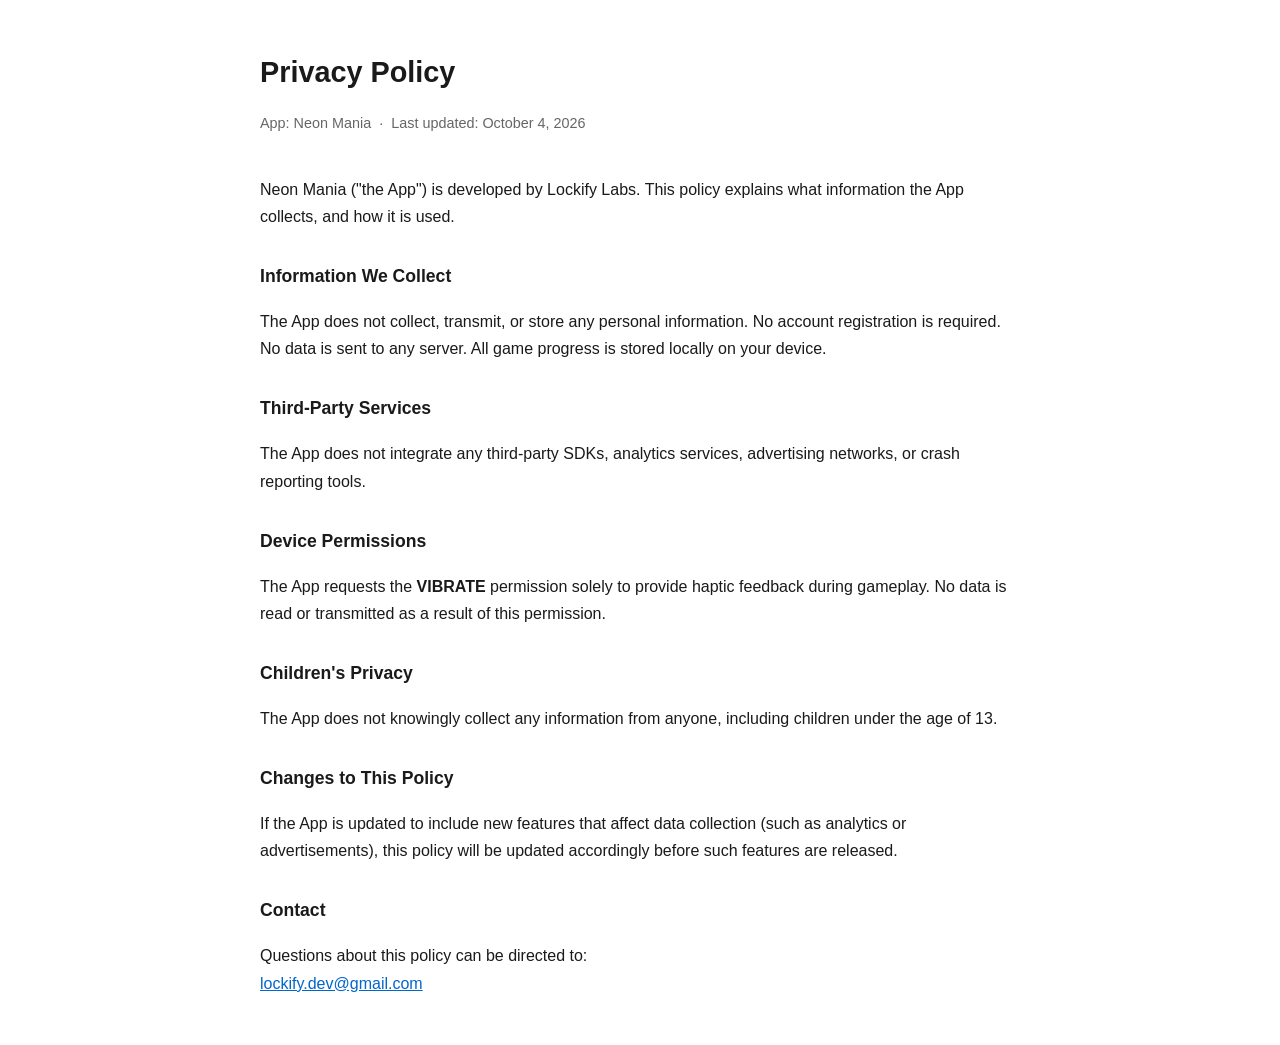
==== index.html @ 5663c4e2 "Privacy policy added" ====
<!DOCTYPE html>
<html lang="en">
<head>
  <meta charset="UTF-8" />
  <meta name="viewport" content="width=device-width, initial-scale=1.0" />
  <title>Neon Mania – Privacy Policy</title>
  <style>
    body {
      font-family: -apple-system, BlinkMacSystemFont, "Segoe UI", Roboto, sans-serif;
      max-width: 760px;
      margin: 48px auto;
      padding: 0 24px;
      color: #1a1a1a;
      line-height: 1.7;
    }
    h1 { font-size: 1.8rem; margin-bottom: 4px; }
    h2 { font-size: 1.1rem; margin-top: 32px; }
    .meta { color: #666; font-size: 0.9rem; margin-bottom: 40px; }
    a { color: #0066cc; }
  </style>
</head>
<body>
  <h1>Privacy Policy</h1>
  <p class="meta">App: Neon Mania &nbsp;·&nbsp; Last updated: October 4, 2026</p>

  <p>
    Neon Mania ("the App") is developed by Lockify Labs. This policy explains
    what information the App collects, and how it is used.
  </p>

  <h2>Information We Collect</h2>
  <p>
    The App does not collect, transmit, or store any personal information.
    No account registration is required. No data is sent to any server.
    All game progress is stored locally on your device.
  </p>

  <h2>Third-Party Services</h2>
  <p>
    The App does not integrate any third-party SDKs, analytics services,
    advertising networks, or crash reporting tools.
  </p>

  <h2>Device Permissions</h2>
  <p>
    The App requests the <strong>VIBRATE</strong> permission solely to provide
    haptic feedback during gameplay. No data is read or transmitted as a result
    of this permission.
  </p>

  <h2>Children's Privacy</h2>
  <p>
    The App does not knowingly collect any information from anyone, including
    children under the age of 13.
  </p>

  <h2>Changes to This Policy</h2>
  <p>
    If the App is updated to include new features that affect data collection
    (such as analytics or advertisements), this policy will be updated
    accordingly before such features are released.
  </p>

  <h2>Contact</h2>
  <p>
    Questions about this policy can be directed to:<br />
    <a href="mailto:lockify.dev@gmail.com">lockify.dev@gmail.com</a>
  </p>
</body>
</html>
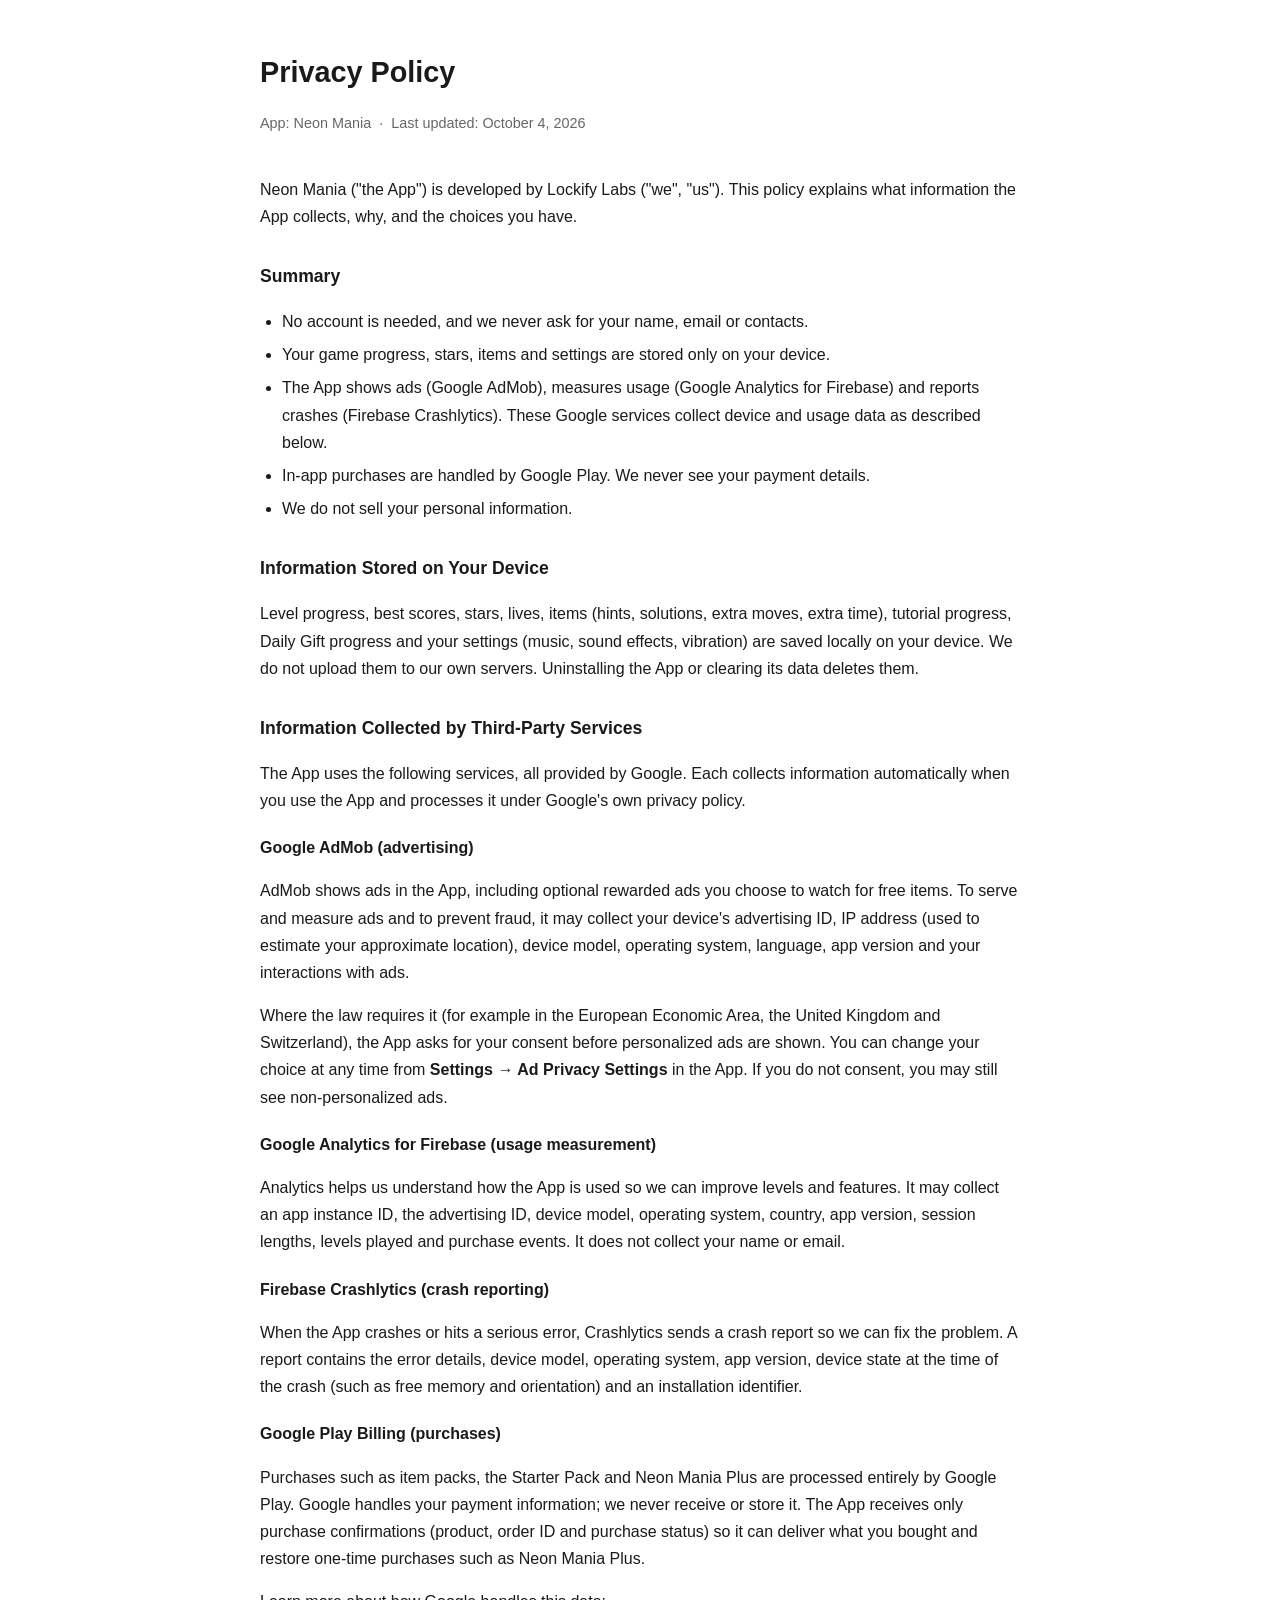
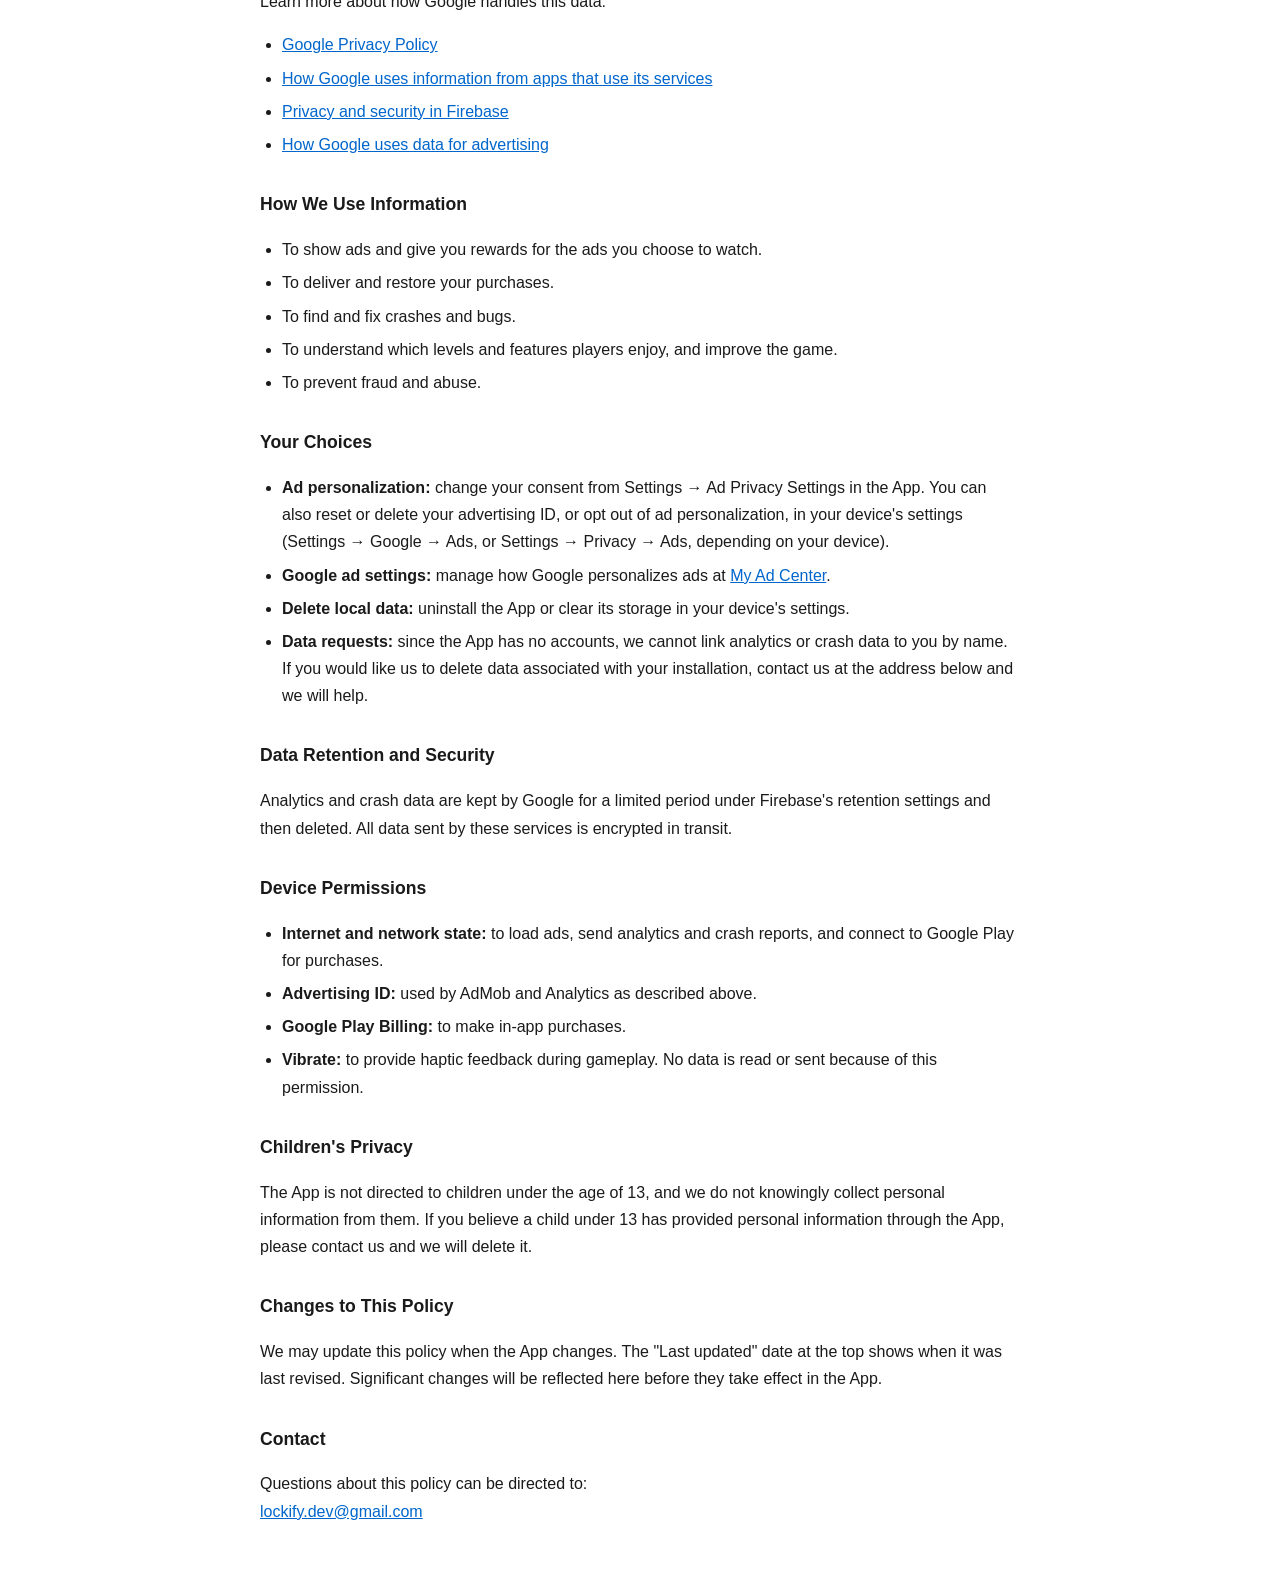
==== commit 949311e0: "Policy update" ====
--- a/index.html
+++ b/index.html
@@ -15,8 +15,11 @@
     }
     h1 { font-size: 1.8rem; margin-bottom: 4px; }
     h2 { font-size: 1.1rem; margin-top: 32px; }
+    h3 { font-size: 1rem; margin-top: 20px; margin-bottom: 4px; }
     .meta { color: #666; font-size: 0.9rem; margin-bottom: 40px; }
     a { color: #0066cc; }
+    ul { padding-left: 22px; }
+    li { margin-bottom: 6px; }
   </style>
 </head>
 <body>
@@ -24,41 +27,141 @@
   <p class="meta">App: Neon Mania &nbsp;·&nbsp; Last updated: October 4, 2026</p>
 
   <p>
-    Neon Mania ("the App") is developed by Lockify Labs. This policy explains
-    what information the App collects, and how it is used.
+    Neon Mania ("the App") is developed by Lockify Labs ("we", "us"). This policy
+    explains what information the App collects, why, and the choices you have.
   </p>
 
-  <h2>Information We Collect</h2>
+  <h2>Summary</h2>
+  <ul>
+    <li>No account is needed, and we never ask for your name, email or contacts.</li>
+    <li>Your game progress, stars, items and settings are stored only on your device.</li>
+    <li>The App shows ads (Google AdMob), measures usage (Google Analytics for Firebase)
+      and reports crashes (Firebase Crashlytics). These Google services collect
+      device and usage data as described below.</li>
+    <li>In-app purchases are handled by Google Play. We never see your payment details.</li>
+    <li>We do not sell your personal information.</li>
+  </ul>
+
+  <h2>Information Stored on Your Device</h2>
   <p>
-    The App does not collect, transmit, or store any personal information.
-    No account registration is required. No data is sent to any server.
-    All game progress is stored locally on your device.
+    Level progress, best scores, stars, lives, items (hints, solutions, extra moves,
+    extra time), tutorial progress, Daily Gift progress and your settings (music,
+    sound effects, vibration) are saved locally on your device. We do not upload them
+    to our own servers. Uninstalling the App or clearing its data deletes them.
   </p>
 
-  <h2>Third-Party Services</h2>
+  <h2>Information Collected by Third-Party Services</h2>
   <p>
-    The App does not integrate any third-party SDKs, analytics services,
-    advertising networks, or crash reporting tools.
+    The App uses the following services, all provided by Google. Each collects
+    information automatically when you use the App and processes it under Google's
+    own privacy policy.
+  </p>
+
+  <h3>Google AdMob (advertising)</h3>
+  <p>
+    AdMob shows ads in the App, including optional rewarded ads you choose to watch
+    for free items. To serve and measure ads and to prevent fraud, it may collect
+    your device's advertising ID, IP address (used to estimate your approximate
+    location), device model, operating system, language, app version and your
+    interactions with ads.
+  </p>
+  <p>
+    Where the law requires it (for example in the European Economic Area, the United
+    Kingdom and Switzerland), the App asks for your consent before personalized ads
+    are shown. You can change your choice at any time from
+    <strong>Settings → Ad Privacy Settings</strong> in the App. If you do not consent,
+    you may still see non-personalized ads.
+  </p>
+
+  <h3>Google Analytics for Firebase (usage measurement)</h3>
+  <p>
+    Analytics helps us understand how the App is used so we can improve levels and
+    features. It may collect an app instance ID, the advertising ID, device model,
+    operating system, country, app version, session lengths, levels played and
+    purchase events. It does not collect your name or email.
+  </p>
+
+  <h3>Firebase Crashlytics (crash reporting)</h3>
+  <p>
+    When the App crashes or hits a serious error, Crashlytics sends a crash report so
+    we can fix the problem. A report contains the error details, device model,
+    operating system, app version, device state at the time of the crash (such as
+    free memory and orientation) and an installation identifier.
+  </p>
+
+  <h3>Google Play Billing (purchases)</h3>
+  <p>
+    Purchases such as item packs, the Starter Pack and Neon Mania Plus are processed
+    entirely by Google Play. Google handles your payment information; we never
+    receive or store it. The App receives only purchase confirmations (product,
+    order ID and purchase status) so it can deliver what you bought and restore
+    one-time purchases such as Neon Mania Plus.
+  </p>
+
+  <p>Learn more about how Google handles this data:</p>
+  <ul>
+    <li><a href="https://policies.google.com/privacy">Google Privacy Policy</a></li>
+    <li><a href="https://policies.google.com/technologies/partner-sites">How Google uses information from apps that use its services</a></li>
+    <li><a href="https://firebase.google.com/support/privacy">Privacy and security in Firebase</a></li>
+    <li><a href="https://policies.google.com/technologies/ads">How Google uses data for advertising</a></li>
+  </ul>
+
+  <h2>How We Use Information</h2>
+  <ul>
+    <li>To show ads and give you rewards for the ads you choose to watch.</li>
+    <li>To deliver and restore your purchases.</li>
+    <li>To find and fix crashes and bugs.</li>
+    <li>To understand which levels and features players enjoy, and improve the game.</li>
+    <li>To prevent fraud and abuse.</li>
+  </ul>
+
+  <h2>Your Choices</h2>
+  <ul>
+    <li><strong>Ad personalization:</strong> change your consent from Settings → Ad
+      Privacy Settings in the App. You can also reset or delete your advertising ID,
+      or opt out of ad personalization, in your device's settings (Settings → Google
+      → Ads, or Settings → Privacy → Ads, depending on your device).</li>
+    <li><strong>Google ad settings:</strong> manage how Google personalizes ads at
+      <a href="https://myadcenter.google.com">My Ad Center</a>.</li>
+    <li><strong>Delete local data:</strong> uninstall the App or clear its storage in
+      your device's settings.</li>
+    <li><strong>Data requests:</strong> since the App has no accounts, we cannot link
+      analytics or crash data to you by name. If you would like us to delete data
+      associated with your installation, contact us at the address below and we
+      will help.</li>
+  </ul>
+
+  <h2>Data Retention and Security</h2>
+  <p>
+    Analytics and crash data are kept by Google for a limited period under Firebase's
+    retention settings and then deleted. All data sent by these services is encrypted
+    in transit.
   </p>
 
   <h2>Device Permissions</h2>
-  <p>
-    The App requests the <strong>VIBRATE</strong> permission solely to provide
-    haptic feedback during gameplay. No data is read or transmitted as a result
-    of this permission.
-  </p>
+  <ul>
+    <li><strong>Internet and network state:</strong> to load ads, send analytics and
+      crash reports, and connect to Google Play for purchases.</li>
+    <li><strong>Advertising ID:</strong> used by AdMob and Analytics as described
+      above.</li>
+    <li><strong>Google Play Billing:</strong> to make in-app purchases.</li>
+    <li><strong>Vibrate:</strong> to provide haptic feedback during gameplay. No data
+      is read or sent because of this permission.</li>
+  </ul>
 
   <h2>Children's Privacy</h2>
   <p>
-    The App does not knowingly collect any information from anyone, including
-    children under the age of 13.
+    The App is not directed to children under the age of 13, and we do not knowingly
+    collect personal information from them. If you believe a child under 13 has
+    provided personal information through the App, please contact us and we will
+    delete it.
   </p>
 
   <h2>Changes to This Policy</h2>
   <p>
-    If the App is updated to include new features that affect data collection
-    (such as analytics or advertisements), this policy will be updated
-    accordingly before such features are released.
+    We may update this policy when the App changes. The "Last updated" date at the
+    top shows when it was last revised. Significant changes will be reflected here
+    before they take effect in the App.
   </p>
 
   <h2>Contact</h2>
@@ -67,4 +170,4 @@
     <a href="mailto:lockify.dev@gmail.com">lockify.dev@gmail.com</a>
   </p>
 </body>
-</html>+</html>
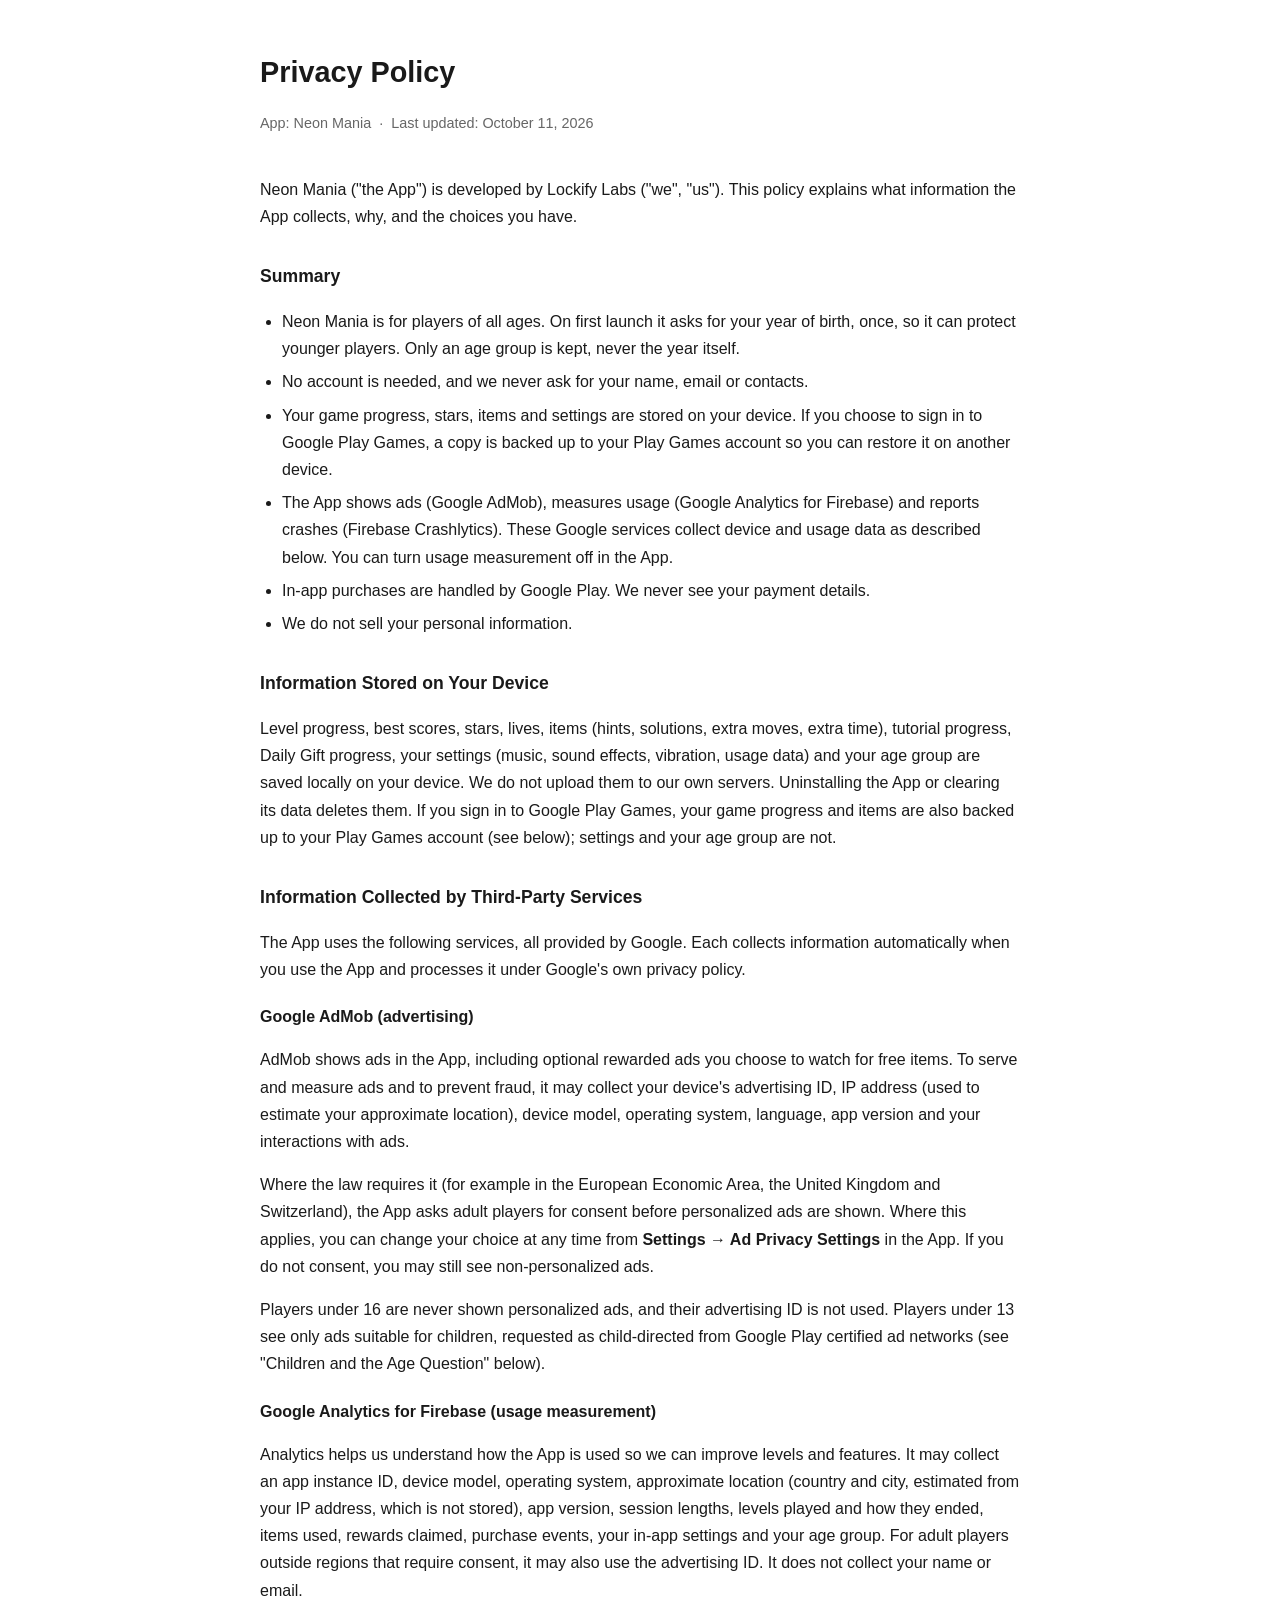
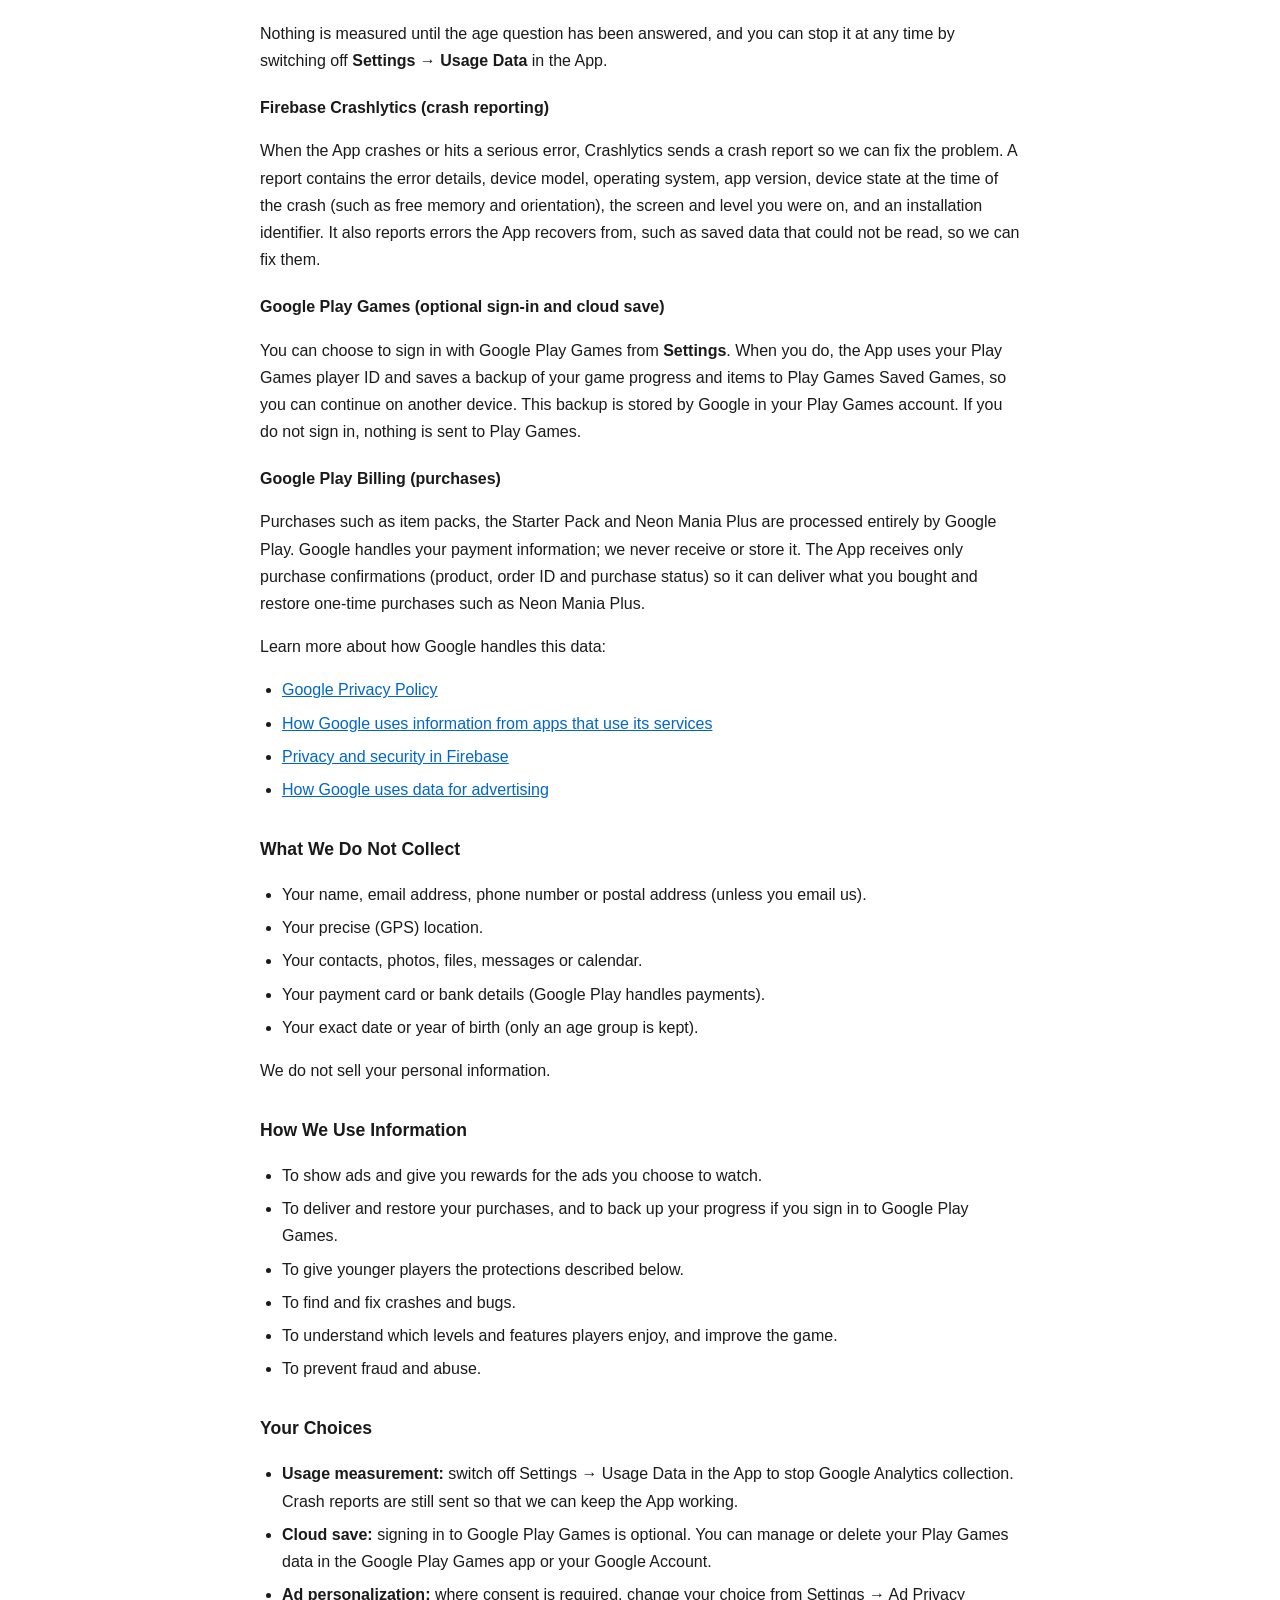
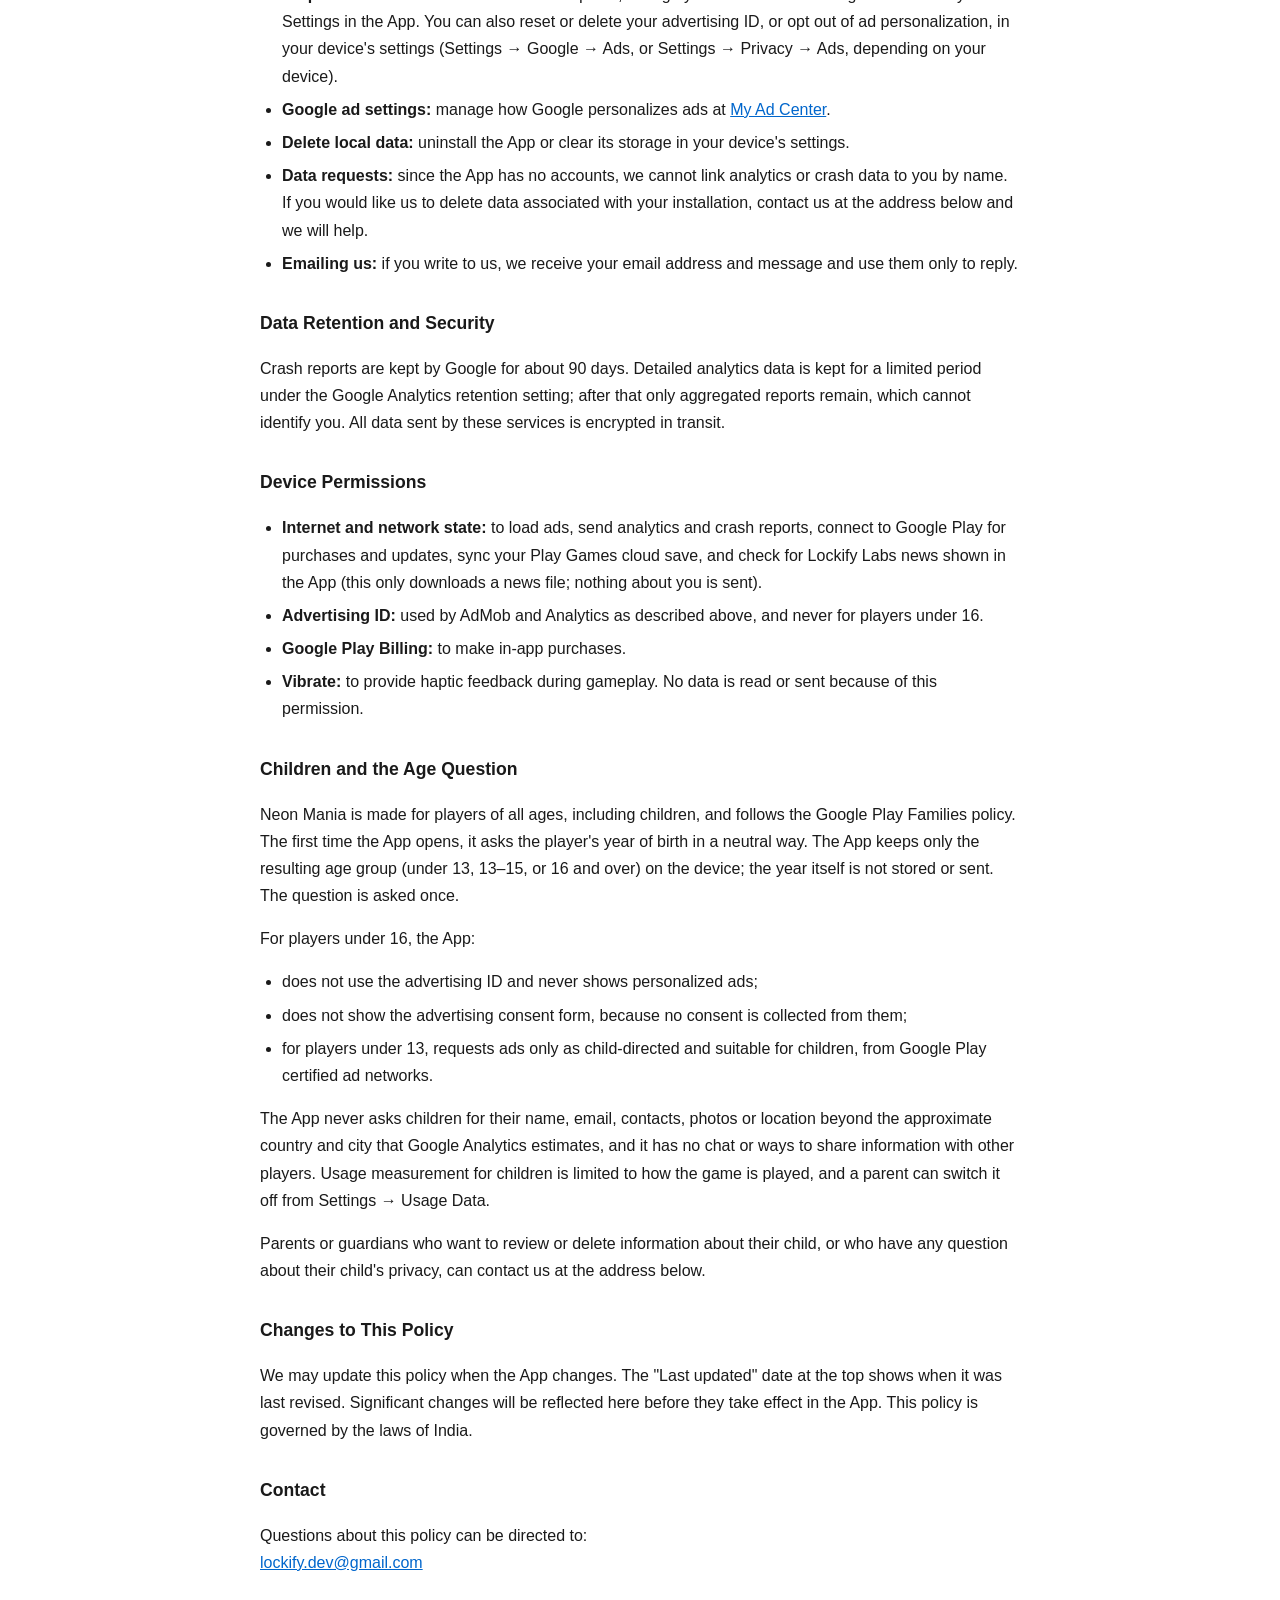
==== commit 9a7cb423: "Privacy Policy updated" ====
--- a/index.html
+++ b/index.html
@@ -24,7 +24,7 @@
 </head>
 <body>
   <h1>Privacy Policy</h1>
-  <p class="meta">App: Neon Mania &nbsp;·&nbsp; Last updated: October 4, 2026</p>
+  <p class="meta">App: Neon Mania &nbsp;·&nbsp; Last updated: October 11, 2026</p>
 
   <p>
     Neon Mania ("the App") is developed by Lockify Labs ("we", "us"). This policy
@@ -33,11 +33,17 @@
 
   <h2>Summary</h2>
   <ul>
+    <li>Neon Mania is for players of all ages. On first launch it asks for your year of
+      birth, once, so it can protect younger players. Only an age group is kept, never
+      the year itself.</li>
     <li>No account is needed, and we never ask for your name, email or contacts.</li>
-    <li>Your game progress, stars, items and settings are stored only on your device.</li>
+    <li>Your game progress, stars, items and settings are stored on your device. If you
+      choose to sign in to Google Play Games, a copy is backed up to your Play Games
+      account so you can restore it on another device.</li>
     <li>The App shows ads (Google AdMob), measures usage (Google Analytics for Firebase)
       and reports crashes (Firebase Crashlytics). These Google services collect
-      device and usage data as described below.</li>
+      device and usage data as described below. You can turn usage measurement off
+      in the App.</li>
     <li>In-app purchases are handled by Google Play. We never see your payment details.</li>
     <li>We do not sell your personal information.</li>
   </ul>
@@ -45,9 +51,12 @@
   <h2>Information Stored on Your Device</h2>
   <p>
     Level progress, best scores, stars, lives, items (hints, solutions, extra moves,
-    extra time), tutorial progress, Daily Gift progress and your settings (music,
-    sound effects, vibration) are saved locally on your device. We do not upload them
-    to our own servers. Uninstalling the App or clearing its data deletes them.
+    extra time), tutorial progress, Daily Gift progress, your settings (music, sound
+    effects, vibration, usage data) and your age group are saved locally on your
+    device. We do not upload them to our own servers. Uninstalling the App or clearing
+    its data deletes them. If you sign in to Google Play Games, your game progress and
+    items are also backed up to your Play Games account (see below); settings and your
+    age group are not.
   </p>
 
   <h2>Information Collected by Third-Party Services</h2>
@@ -67,18 +76,31 @@
   </p>
   <p>
     Where the law requires it (for example in the European Economic Area, the United
-    Kingdom and Switzerland), the App asks for your consent before personalized ads
-    are shown. You can change your choice at any time from
-    <strong>Settings → Ad Privacy Settings</strong> in the App. If you do not consent,
-    you may still see non-personalized ads.
+    Kingdom and Switzerland), the App asks adult players for consent before
+    personalized ads are shown. Where this applies, you can change your choice at any
+    time from <strong>Settings → Ad Privacy Settings</strong> in the App. If you do not
+    consent, you may still see non-personalized ads.
+  </p>
+  <p>
+    Players under 16 are never shown personalized ads, and their advertising ID is not
+    used. Players under 13 see only ads suitable for children, requested as
+    child-directed from Google Play certified ad networks (see "Children and the Age
+    Question" below).
   </p>
 
   <h3>Google Analytics for Firebase (usage measurement)</h3>
   <p>
     Analytics helps us understand how the App is used so we can improve levels and
-    features. It may collect an app instance ID, the advertising ID, device model,
-    operating system, country, app version, session lengths, levels played and
-    purchase events. It does not collect your name or email.
+    features. It may collect an app instance ID, device model, operating system,
+    approximate location (country and city, estimated from your IP address, which is
+    not stored), app version, session lengths, levels played and how they ended, items
+    used, rewards claimed, purchase events, your in-app settings and your age group.
+    For adult players outside regions that require consent, it may also use the
+    advertising ID. It does not collect your name or email.
+  </p>
+  <p>
+    Nothing is measured until the age question has been answered, and you can stop it
+    at any time by switching off <strong>Settings → Usage Data</strong> in the App.
   </p>
 
   <h3>Firebase Crashlytics (crash reporting)</h3>
@@ -86,7 +108,18 @@
     When the App crashes or hits a serious error, Crashlytics sends a crash report so
     we can fix the problem. A report contains the error details, device model,
     operating system, app version, device state at the time of the crash (such as
-    free memory and orientation) and an installation identifier.
+    free memory and orientation), the screen and level you were on, and an installation
+    identifier. It also reports errors the App recovers from, such as saved data that
+    could not be read, so we can fix them.
+  </p>
+
+  <h3>Google Play Games (optional sign-in and cloud save)</h3>
+  <p>
+    You can choose to sign in with Google Play Games from <strong>Settings</strong>.
+    When you do, the App uses your Play Games player ID and saves a backup of your game
+    progress and items to Play Games Saved Games, so you can continue on another device.
+    This backup is stored by Google in your Play Games account. If you do not sign in,
+    nothing is sent to Play Games.
   </p>
 
   <h3>Google Play Billing (purchases)</h3>
@@ -106,10 +139,22 @@
     <li><a href="https://policies.google.com/technologies/ads">How Google uses data for advertising</a></li>
   </ul>
 
+  <h2>What We Do Not Collect</h2>
+  <ul>
+    <li>Your name, email address, phone number or postal address (unless you email us).</li>
+    <li>Your precise (GPS) location.</li>
+    <li>Your contacts, photos, files, messages or calendar.</li>
+    <li>Your payment card or bank details (Google Play handles payments).</li>
+    <li>Your exact date or year of birth (only an age group is kept).</li>
+  </ul>
+  <p>We do not sell your personal information.</p>
+
   <h2>How We Use Information</h2>
   <ul>
     <li>To show ads and give you rewards for the ads you choose to watch.</li>
-    <li>To deliver and restore your purchases.</li>
+    <li>To deliver and restore your purchases, and to back up your progress if you sign
+      in to Google Play Games.</li>
+    <li>To give younger players the protections described below.</li>
     <li>To find and fix crashes and bugs.</li>
     <li>To understand which levels and features players enjoy, and improve the game.</li>
     <li>To prevent fraud and abuse.</li>
@@ -117,8 +162,14 @@
 
   <h2>Your Choices</h2>
   <ul>
-    <li><strong>Ad personalization:</strong> change your consent from Settings → Ad
-      Privacy Settings in the App. You can also reset or delete your advertising ID,
+    <li><strong>Usage measurement:</strong> switch off Settings → Usage Data in the App
+      to stop Google Analytics collection. Crash reports are still sent so that we can
+      keep the App working.</li>
+    <li><strong>Cloud save:</strong> signing in to Google Play Games is optional. You can
+      manage or delete your Play Games data in the Google Play Games app or your Google
+      Account.</li>
+    <li><strong>Ad personalization:</strong> where consent is required, change your
+      choice from Settings → Ad Privacy Settings in the App. You can also reset or delete your advertising ID,
       or opt out of ad personalization, in your device's settings (Settings → Google
       → Ads, or Settings → Privacy → Ads, depending on your device).</li>
     <li><strong>Google ad settings:</strong> manage how Google personalizes ads at
@@ -129,39 +180,65 @@
       analytics or crash data to you by name. If you would like us to delete data
       associated with your installation, contact us at the address below and we
       will help.</li>
+    <li><strong>Emailing us:</strong> if you write to us, we receive your email address
+      and message and use them only to reply.</li>
   </ul>
 
   <h2>Data Retention and Security</h2>
   <p>
-    Analytics and crash data are kept by Google for a limited period under Firebase's
-    retention settings and then deleted. All data sent by these services is encrypted
-    in transit.
+    Crash reports are kept by Google for about 90 days. Detailed analytics data is kept
+    for a limited period under the Google Analytics retention setting; after that only
+    aggregated reports remain, which cannot identify you. All data sent by these
+    services is encrypted in transit.
   </p>
 
   <h2>Device Permissions</h2>
   <ul>
     <li><strong>Internet and network state:</strong> to load ads, send analytics and
-      crash reports, and connect to Google Play for purchases.</li>
+      crash reports, connect to Google Play for purchases and updates, sync your Play
+      Games cloud save, and check for Lockify Labs news shown in the App (this only
+      downloads a news file; nothing about you is sent).</li>
     <li><strong>Advertising ID:</strong> used by AdMob and Analytics as described
-      above.</li>
+      above, and never for players under 16.</li>
     <li><strong>Google Play Billing:</strong> to make in-app purchases.</li>
     <li><strong>Vibrate:</strong> to provide haptic feedback during gameplay. No data
       is read or sent because of this permission.</li>
   </ul>
 
-  <h2>Children's Privacy</h2>
-  <p>
-    The App is not directed to children under the age of 13, and we do not knowingly
-    collect personal information from them. If you believe a child under 13 has
-    provided personal information through the App, please contact us and we will
-    delete it.
+  <h2>Children and the Age Question</h2>
+  <p>
+    Neon Mania is made for players of all ages, including children, and follows the
+    Google Play Families policy. The first time the App opens, it asks the player's year
+    of birth in a neutral way. The App keeps only the resulting age group (under 13,
+    13–15, or 16 and over) on the device; the year itself is not stored or sent. The
+    question is asked once.
+  </p>
+  <p>For players under 16, the App:</p>
+  <ul>
+    <li>does not use the advertising ID and never shows personalized ads;</li>
+    <li>does not show the advertising consent form, because no consent is collected
+      from them;</li>
+    <li>for players under 13, requests ads only as child-directed and suitable for
+      children, from Google Play certified ad networks.</li>
+  </ul>
+  <p>
+    The App never asks children for their name, email, contacts, photos or location
+    beyond the approximate country and city that Google Analytics estimates, and it has
+    no chat or ways to share information with other players. Usage measurement for
+    children is limited to how the game is played, and a parent can switch it off from
+    Settings → Usage Data.
+  </p>
+  <p>
+    Parents or guardians who want to review or delete information about their child, or
+    who have any question about their child's privacy, can contact us at the address
+    below.
   </p>
 
   <h2>Changes to This Policy</h2>
   <p>
     We may update this policy when the App changes. The "Last updated" date at the
     top shows when it was last revised. Significant changes will be reflected here
-    before they take effect in the App.
+    before they take effect in the App. This policy is governed by the laws of India.
   </p>
 
   <h2>Contact</h2>
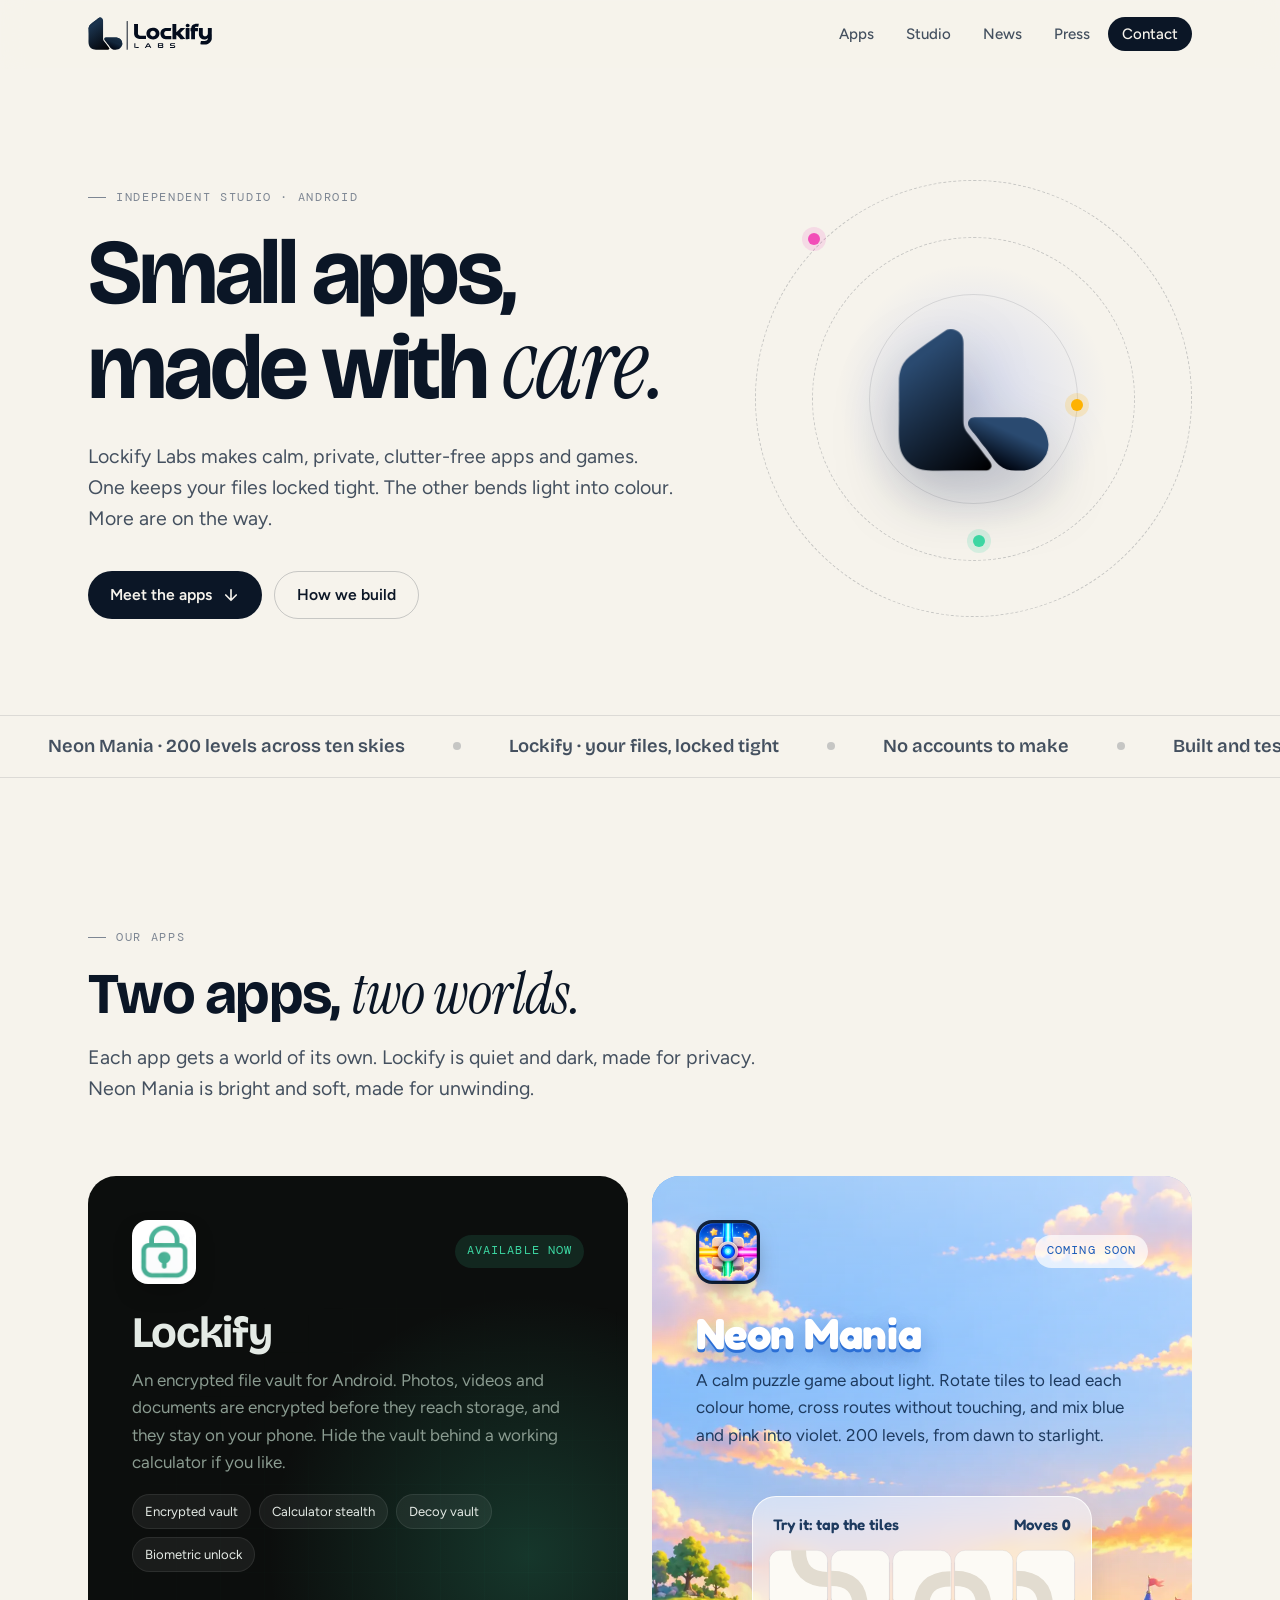
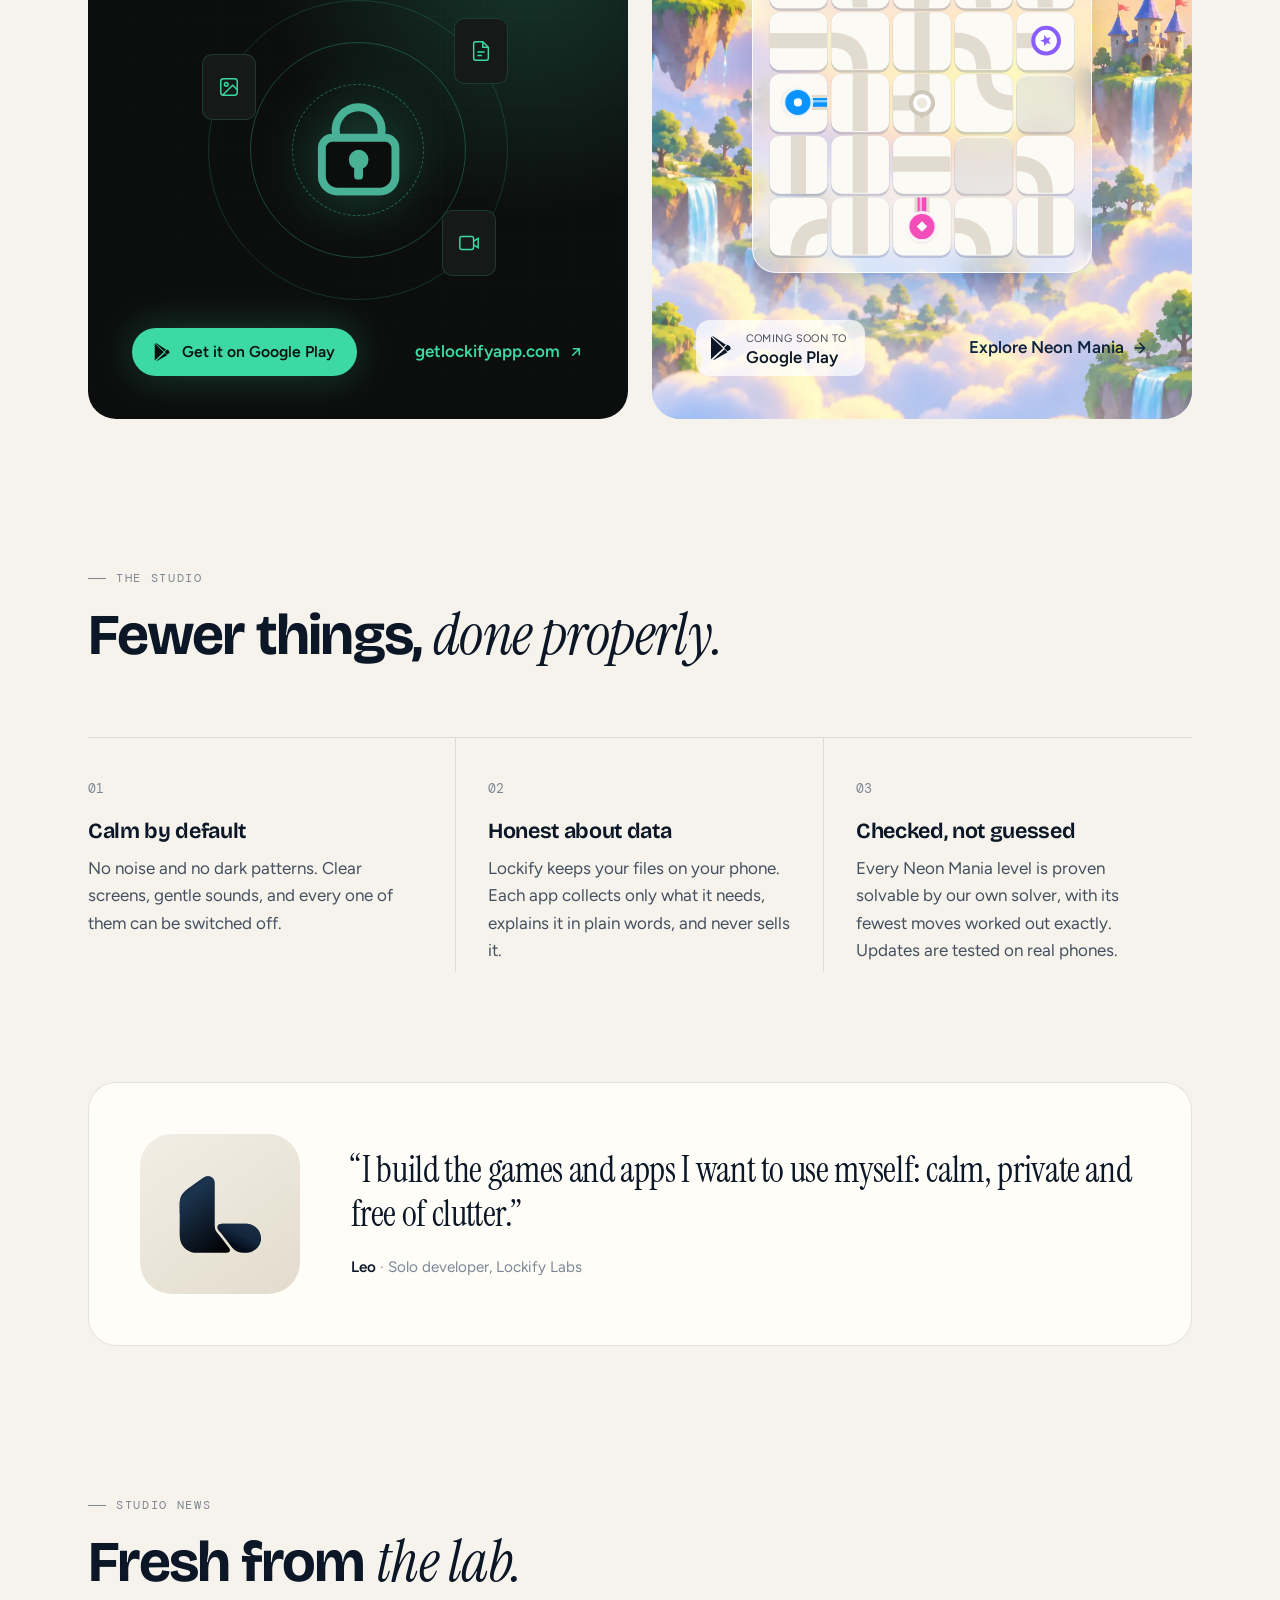
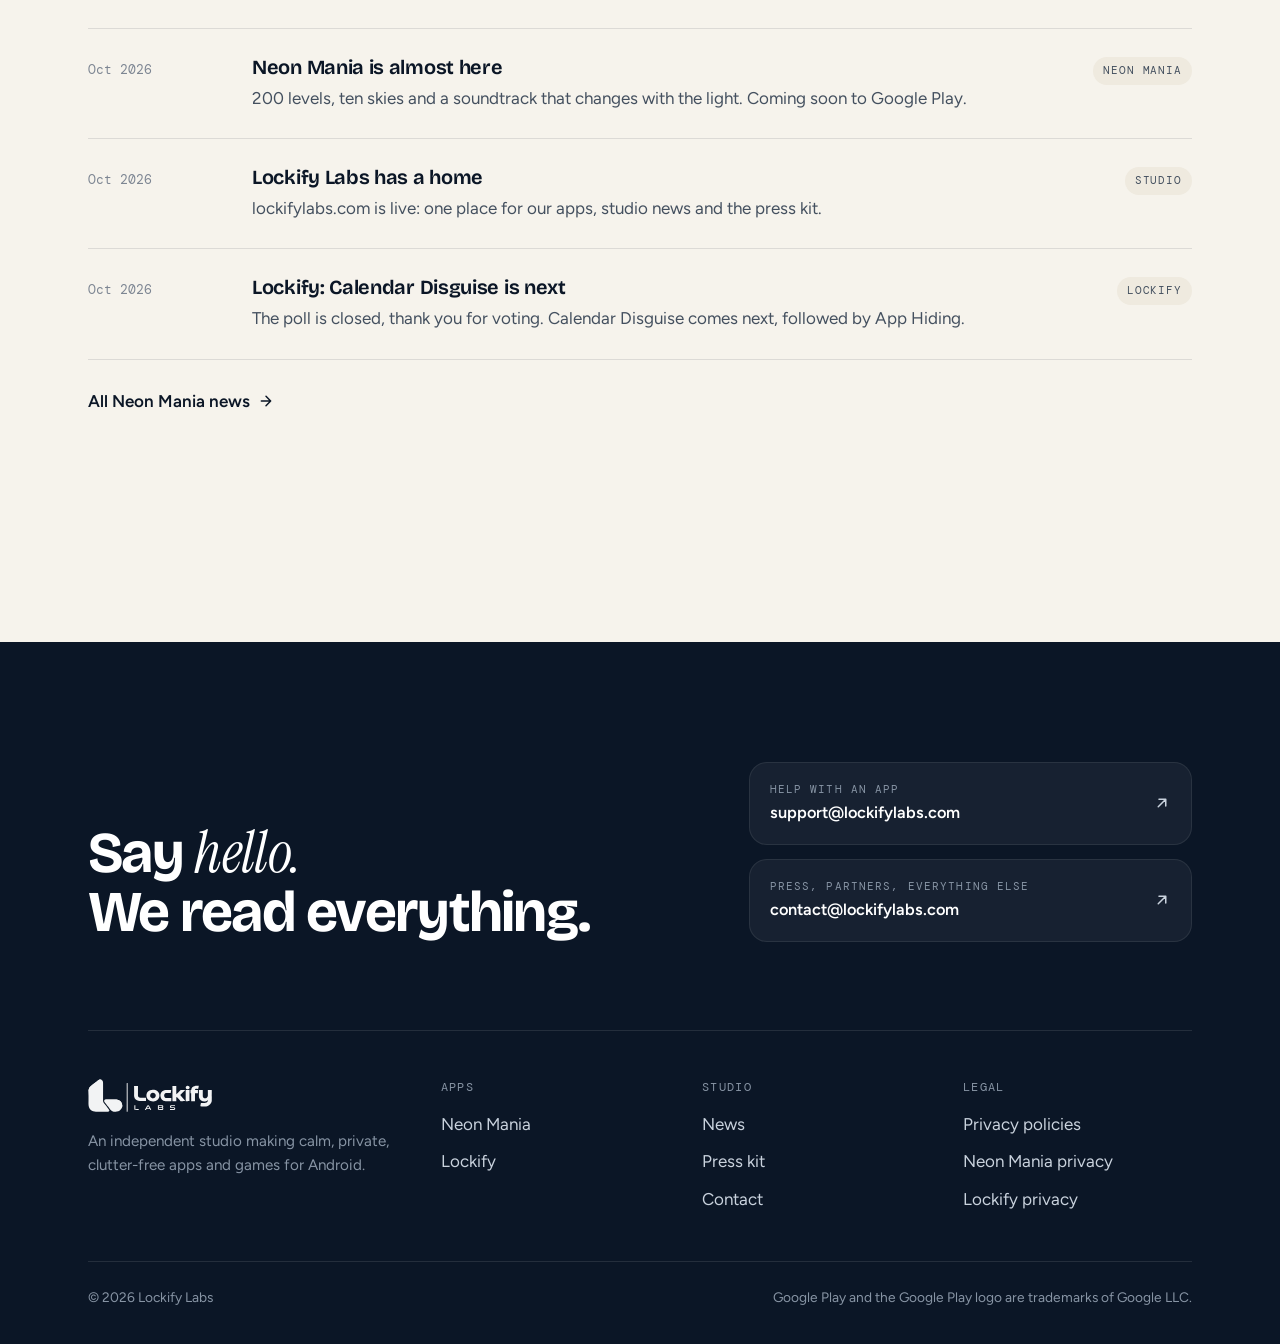
==== commit a0895715: "Website v1 added" ====
--- a/index.html
+++ b/index.html
@@ -1,250 +1,276 @@
 <!DOCTYPE html>
 <html lang="en">
 <head>
-  <meta charset="UTF-8" />
-  <meta name="viewport" content="width=device-width, initial-scale=1.0" />
-  <title>Neon Mania – Privacy Policy</title>
-  <style>
-    body {
-      font-family: -apple-system, BlinkMacSystemFont, "Segoe UI", Roboto, sans-serif;
-      max-width: 760px;
-      margin: 48px auto;
-      padding: 0 24px;
-      color: #1a1a1a;
-      line-height: 1.7;
-    }
-    h1 { font-size: 1.8rem; margin-bottom: 4px; }
-    h2 { font-size: 1.1rem; margin-top: 32px; }
-    h3 { font-size: 1rem; margin-top: 20px; margin-bottom: 4px; }
-    .meta { color: #666; font-size: 0.9rem; margin-bottom: 40px; }
-    a { color: #0066cc; }
-    ul { padding-left: 22px; }
-    li { margin-bottom: 6px; }
-  </style>
+  <meta charset="UTF-8">
+  <meta name="viewport" content="width=device-width, initial-scale=1.0">
+  <title>Lockify Labs — Small apps, made with care</title>
+  <meta name="description" content="Lockify Labs is an independent studio making calm, private, clutter-free apps and games for Android: Lockify, the encrypted vault, and Neon Mania, a colour-mixing light puzzle.">
+  <meta name="theme-color" content="#F6F3EC">
+  <link rel="canonical" href="https://lockifylabs.com/">
+  <meta property="og:type" content="website">
+  <meta property="og:site_name" content="Lockify Labs">
+  <meta property="og:title" content="Lockify Labs — Small apps, made with care">
+  <meta property="og:description" content="Calm, private, clutter-free apps and games for Android.">
+  <meta property="og:url" content="https://lockifylabs.com/">
+  <meta property="og:image" content="https://lockifylabs.com/assets/brand/lockify-labs-logo.png">
+  <link rel="icon" type="image/svg+xml" href="/assets/brand/lockify-labs-mark.svg">
+  <link rel="preconnect" href="https://fonts.googleapis.com">
+  <link rel="preconnect" href="https://fonts.gstatic.com" crossorigin>
+  <link href="https://fonts.googleapis.com/css2?family=Bricolage+Grotesque:opsz,wght@12..96,500..800&family=DM+Mono&family=Figtree:wght@400;500;600&family=Fredoka:wght@600;700&family=Instrument+Serif:ital@1&display=swap" rel="stylesheet">
+  <link rel="stylesheet" href="/assets/css/site.css">
+  <script type="application/ld+json">
+  {"@context":"https://schema.org","@type":"Organization","name":"Lockify Labs","url":"https://lockifylabs.com/","logo":"https://lockifylabs.com/assets/brand/lockify-labs-logo.png","email":"contact@lockifylabs.com"}
+  </script>
 </head>
 <body>
-  <h1>Privacy Policy</h1>
-  <p class="meta">App: Neon Mania &nbsp;·&nbsp; Last updated: October 11, 2026</p>
-
-  <p>
-    Neon Mania ("the App") is developed by Lockify Labs ("we", "us"). This policy
-    explains what information the App collects, why, and the choices you have.
-  </p>
-
-  <h2>Summary</h2>
-  <ul>
-    <li>Neon Mania is for players of all ages. On first launch it asks for your year of
-      birth, once, so it can protect younger players. Only an age group is kept, never
-      the year itself.</li>
-    <li>No account is needed, and we never ask for your name, email or contacts.</li>
-    <li>Your game progress, stars, items and settings are stored on your device. If you
-      choose to sign in to Google Play Games, a copy is backed up to your Play Games
-      account so you can restore it on another device.</li>
-    <li>The App shows ads (Google AdMob), measures usage (Google Analytics for Firebase)
-      and reports crashes (Firebase Crashlytics). These Google services collect
-      device and usage data as described below. You can turn usage measurement off
-      in the App.</li>
-    <li>In-app purchases are handled by Google Play. We never see your payment details.</li>
-    <li>We do not sell your personal information.</li>
-  </ul>
-
-  <h2>Information Stored on Your Device</h2>
-  <p>
-    Level progress, best scores, stars, lives, items (hints, solutions, extra moves,
-    extra time), tutorial progress, Daily Gift progress, your settings (music, sound
-    effects, vibration, usage data) and your age group are saved locally on your
-    device. We do not upload them to our own servers. Uninstalling the App or clearing
-    its data deletes them. If you sign in to Google Play Games, your game progress and
-    items are also backed up to your Play Games account (see below); settings and your
-    age group are not.
-  </p>
-
-  <h2>Information Collected by Third-Party Services</h2>
-  <p>
-    The App uses the following services, all provided by Google. Each collects
-    information automatically when you use the App and processes it under Google's
-    own privacy policy.
-  </p>
-
-  <h3>Google AdMob (advertising)</h3>
-  <p>
-    AdMob shows ads in the App, including optional rewarded ads you choose to watch
-    for free items. To serve and measure ads and to prevent fraud, it may collect
-    your device's advertising ID, IP address (used to estimate your approximate
-    location), device model, operating system, language, app version and your
-    interactions with ads.
-  </p>
-  <p>
-    Where the law requires it (for example in the European Economic Area, the United
-    Kingdom and Switzerland), the App asks adult players for consent before
-    personalized ads are shown. Where this applies, you can change your choice at any
-    time from <strong>Settings → Ad Privacy Settings</strong> in the App. If you do not
-    consent, you may still see non-personalized ads.
-  </p>
-  <p>
-    Players under 16 are never shown personalized ads, and their advertising ID is not
-    used. Players under 13 see only ads suitable for children, requested as
-    child-directed from Google Play certified ad networks (see "Children and the Age
-    Question" below).
-  </p>
-
-  <h3>Google Analytics for Firebase (usage measurement)</h3>
-  <p>
-    Analytics helps us understand how the App is used so we can improve levels and
-    features. It may collect an app instance ID, device model, operating system,
-    approximate location (country and city, estimated from your IP address, which is
-    not stored), app version, session lengths, levels played and how they ended, items
-    used, rewards claimed, purchase events, your in-app settings and your age group.
-    For adult players outside regions that require consent, it may also use the
-    advertising ID. It does not collect your name or email.
-  </p>
-  <p>
-    Nothing is measured until the age question has been answered, and you can stop it
-    at any time by switching off <strong>Settings → Usage Data</strong> in the App.
-  </p>
-
-  <h3>Firebase Crashlytics (crash reporting)</h3>
-  <p>
-    When the App crashes or hits a serious error, Crashlytics sends a crash report so
-    we can fix the problem. A report contains the error details, device model,
-    operating system, app version, device state at the time of the crash (such as
-    free memory and orientation), the screen and level you were on, and an installation
-    identifier. It also reports errors the App recovers from, such as saved data that
-    could not be read, so we can fix them.
-  </p>
-
-  <h3>Google Play Games (optional sign-in and cloud save)</h3>
-  <p>
-    You can choose to sign in with Google Play Games from <strong>Settings</strong>.
-    When you do, the App uses your Play Games player ID and saves a backup of your game
-    progress and items to Play Games Saved Games, so you can continue on another device.
-    This backup is stored by Google in your Play Games account. If you do not sign in,
-    nothing is sent to Play Games.
-  </p>
-
-  <h3>Google Play Billing (purchases)</h3>
-  <p>
-    Purchases such as item packs, the Starter Pack and Neon Mania Plus are processed
-    entirely by Google Play. Google handles your payment information; we never
-    receive or store it. The App receives only purchase confirmations (product,
-    order ID and purchase status) so it can deliver what you bought and restore
-    one-time purchases such as Neon Mania Plus.
-  </p>
-
-  <p>Learn more about how Google handles this data:</p>
-  <ul>
-    <li><a href="https://policies.google.com/privacy">Google Privacy Policy</a></li>
-    <li><a href="https://policies.google.com/technologies/partner-sites">How Google uses information from apps that use its services</a></li>
-    <li><a href="https://firebase.google.com/support/privacy">Privacy and security in Firebase</a></li>
-    <li><a href="https://policies.google.com/technologies/ads">How Google uses data for advertising</a></li>
-  </ul>
-
-  <h2>What We Do Not Collect</h2>
-  <ul>
-    <li>Your name, email address, phone number or postal address (unless you email us).</li>
-    <li>Your precise (GPS) location.</li>
-    <li>Your contacts, photos, files, messages or calendar.</li>
-    <li>Your payment card or bank details (Google Play handles payments).</li>
-    <li>Your exact date or year of birth (only an age group is kept).</li>
-  </ul>
-  <p>We do not sell your personal information.</p>
-
-  <h2>How We Use Information</h2>
-  <ul>
-    <li>To show ads and give you rewards for the ads you choose to watch.</li>
-    <li>To deliver and restore your purchases, and to back up your progress if you sign
-      in to Google Play Games.</li>
-    <li>To give younger players the protections described below.</li>
-    <li>To find and fix crashes and bugs.</li>
-    <li>To understand which levels and features players enjoy, and improve the game.</li>
-    <li>To prevent fraud and abuse.</li>
-  </ul>
-
-  <h2>Your Choices</h2>
-  <ul>
-    <li><strong>Usage measurement:</strong> switch off Settings → Usage Data in the App
-      to stop Google Analytics collection. Crash reports are still sent so that we can
-      keep the App working.</li>
-    <li><strong>Cloud save:</strong> signing in to Google Play Games is optional. You can
-      manage or delete your Play Games data in the Google Play Games app or your Google
-      Account.</li>
-    <li><strong>Ad personalization:</strong> where consent is required, change your
-      choice from Settings → Ad Privacy Settings in the App. You can also reset or delete your advertising ID,
-      or opt out of ad personalization, in your device's settings (Settings → Google
-      → Ads, or Settings → Privacy → Ads, depending on your device).</li>
-    <li><strong>Google ad settings:</strong> manage how Google personalizes ads at
-      <a href="https://myadcenter.google.com">My Ad Center</a>.</li>
-    <li><strong>Delete local data:</strong> uninstall the App or clear its storage in
-      your device's settings.</li>
-    <li><strong>Data requests:</strong> since the App has no accounts, we cannot link
-      analytics or crash data to you by name. If you would like us to delete data
-      associated with your installation, contact us at the address below and we
-      will help.</li>
-    <li><strong>Emailing us:</strong> if you write to us, we receive your email address
-      and message and use them only to reply.</li>
-  </ul>
-
-  <h2>Data Retention and Security</h2>
-  <p>
-    Crash reports are kept by Google for about 90 days. Detailed analytics data is kept
-    for a limited period under the Google Analytics retention setting; after that only
-    aggregated reports remain, which cannot identify you. All data sent by these
-    services is encrypted in transit.
-  </p>
-
-  <h2>Device Permissions</h2>
-  <ul>
-    <li><strong>Internet and network state:</strong> to load ads, send analytics and
-      crash reports, connect to Google Play for purchases and updates, sync your Play
-      Games cloud save, and check for Lockify Labs news shown in the App (this only
-      downloads a news file; nothing about you is sent).</li>
-    <li><strong>Advertising ID:</strong> used by AdMob and Analytics as described
-      above, and never for players under 16.</li>
-    <li><strong>Google Play Billing:</strong> to make in-app purchases.</li>
-    <li><strong>Vibrate:</strong> to provide haptic feedback during gameplay. No data
-      is read or sent because of this permission.</li>
-  </ul>
-
-  <h2>Children and the Age Question</h2>
-  <p>
-    Neon Mania is made for players of all ages, including children, and follows the
-    Google Play Families policy. The first time the App opens, it asks the player's year
-    of birth in a neutral way. The App keeps only the resulting age group (under 13,
-    13–15, or 16 and over) on the device; the year itself is not stored or sent. The
-    question is asked once.
-  </p>
-  <p>For players under 16, the App:</p>
-  <ul>
-    <li>does not use the advertising ID and never shows personalized ads;</li>
-    <li>does not show the advertising consent form, because no consent is collected
-      from them;</li>
-    <li>for players under 13, requests ads only as child-directed and suitable for
-      children, from Google Play certified ad networks.</li>
-  </ul>
-  <p>
-    The App never asks children for their name, email, contacts, photos or location
-    beyond the approximate country and city that Google Analytics estimates, and it has
-    no chat or ways to share information with other players. Usage measurement for
-    children is limited to how the game is played, and a parent can switch it off from
-    Settings → Usage Data.
-  </p>
-  <p>
-    Parents or guardians who want to review or delete information about their child, or
-    who have any question about their child's privacy, can contact us at the address
-    below.
-  </p>
-
-  <h2>Changes to This Policy</h2>
-  <p>
-    We may update this policy when the App changes. The "Last updated" date at the
-    top shows when it was last revised. Significant changes will be reflected here
-    before they take effect in the App. This policy is governed by the laws of India.
-  </p>
-
-  <h2>Contact</h2>
-  <p>
-    Questions about this policy can be directed to:<br />
-    <a href="mailto:lockify.dev@gmail.com">lockify.dev@gmail.com</a>
-  </p>
+<a class="skip" href="#main">Skip to content</a>
+
+<header class="nav">
+  <div class="wrap nav-inner">
+    <a class="brand" href="/" aria-label="Lockify Labs home"><img src="/assets/brand/lockify-labs-logo-tight.svg" alt="Lockify Labs" width="111" height="30"></a>
+    <button class="nav-toggle" aria-label="Menu" aria-expanded="false" aria-controls="nav-links"><span></span></button>
+    <ul class="nav-links" id="nav-links">
+      <li><a href="/#apps">Apps</a></li>
+      <li><a href="/#studio">Studio</a></li>
+      <li><a href="/#news">News</a></li>
+      <li><a href="/press/">Press</a></li>
+      <li><a class="nav-cta" href="/#contact">Contact</a></li>
+    </ul>
+  </div>
+</header>
+
+<main id="main">
+
+  <!-- Hero -->
+  <section class="hero">
+    <div class="wrap hero-grid">
+      <div>
+        <span class="eyebrow reveal">Independent studio · Android</span>
+        <h1 class="display reveal d1">Small apps,<br>made with <span class="serif">care.</span></h1>
+        <p class="lede reveal d2">Lockify Labs makes calm, private, clutter-free apps and games. One keeps your files locked tight. The other bends light into colour. More are on the way.</p>
+        <div class="hero-actions reveal d3">
+          <a class="btn btn-ink" href="#apps">Meet the apps
+            <svg viewBox="0 0 24 24" fill="none" stroke="currentColor" stroke-width="2.2" stroke-linecap="round" stroke-linejoin="round"><path d="M12 5v14M5 12l7 7 7-7"/></svg>
+          </a>
+          <a class="btn btn-line" href="#studio">How we build</a>
+        </div>
+      </div>
+
+      <div class="hero-mark" aria-hidden="true">
+        <div class="halo"></div>
+        <div class="orbit"></div>
+        <div class="orbit two"></div>
+        <div class="orbit three"></div>
+        <svg class="mark" viewBox="0 0 1051 1055">
+          <defs>
+            <linearGradient id="mk0" gradientUnits="userSpaceOnUse" x1="1028.49" y1="1087.69" x2="594.19" y2="521.70"><stop offset="0" stop-color="#000002"/><stop offset="1" stop-color="#2A4A70"/></linearGradient>
+            <linearGradient id="mk2" gradientUnits="userSpaceOnUse" x1="1067.35" y1="1059.38" x2="1145.67" y2="885.54"><stop offset="0" stop-color="#000612"/><stop offset="1" stop-color="#2A4A70"/></linearGradient>
+          </defs>
+          <g class="mark-stem">
+            <path fill="url(#mk0)" transform="matrix(1.14863 0 0 1.14799 -557.088 -277.812)" d="M533.095 712.656C532.249 699.473 532.898 679.278 532.701 665.474C532.347 639.814 532.8 613.919 532.8 588.142C533.745 562.148 542.846 527.49 556.584 505.336C575.148 475.414 607.767 451.951 635.293 431.254C668.02 406.648 700.865 383.639 734.448 360.431C753.456 347.277 771.361 332.744 791.383 321.263C799.783 316.439 813.059 314.814 822.593 315.021C839.217 315.365 855.24 321.874 867.157 333.561C871.412 337.618 874.13 342.048 877.813 345.898L878.661 346.774C891.66 372.167 888.913 388.936 889.08 416.731L889.277 491.06C889.572 601.957 888.529 712.873 889.041 823.78C889.208 860.023 901.922 876.141 923.116 903.198C952.978 941.293 983.911 978.501 1012.02 1017.93C1023.41 1034.03 1049.67 1055.92 1043.56 1077.79C1040.29 1088.08 1026.06 1097.45 1015.64 1096.87C996.498 1097.24 977.746 1097.13 958.778 1097.14L851.429 1097.15L749.418 1097.27C715.175 1097.32 679.001 1099.95 646.363 1088.53C603.758 1073.93 568.787 1042.89 549.198 1002.35C526.477 954.585 532.623 872.902 532.652 819.191L532.721 749.53C532.751 738.955 532.347 722.768 533.095 712.656Z"/>
+          </g>
+          <g class="mark-foot">
+            <path fill="url(#mk2)" transform="matrix(1.14863 0 0 1.14799 -557.088 -277.812)" d="M950.239 802.581C963.259 801.567 982.572 802.138 995.995 802.148L1077.57 802.207L1163.1 802.118C1188.88 802.079 1217.55 800.651 1242.48 806.155C1266.9 811.797 1289.55 823.336 1308.46 839.76C1342.29 869.033 1354.71 904.459 1359.37 948.323C1360.75 961.418 1357.05 975.252 1354.81 988.249C1352.91 989.726 1349.96 1003.8 1348.01 1007.66C1324.19 1055.05 1279.55 1090.82 1225.91 1096.4C1213.2 1097.72 1200.43 1096.65 1187.65 1097.35C1150.85 1099.39 1116.71 1092.4 1088.02 1068.01C1055.21 1038.61 1030.07 993.094 1000.61 959.666C992.401 950.352 984.306 937.936 976.525 927.981C966.913 915.624 957.153 903.376 947.245 891.255C930.128 870.667 900.465 842.526 923.58 813.855C930.355 805.456 939.918 803.26 950.239 802.581Z"/>
+          </g>
+        </svg>
+      </div>
+    </div>
+  </section>
+
+  <div class="ticker" aria-hidden="true">
+    <div class="ticker-track">
+      <span>Neon Mania · 200 levels across ten skies</span>
+      <span>Lockify · your files, locked tight</span>
+      <span>No accounts to make</span>
+      <span>Built and tested by one developer</span>
+      <span>Neon Mania · 200 levels across ten skies</span>
+      <span>Lockify · your files, locked tight</span>
+      <span>No accounts to make</span>
+      <span>Built and tested by one developer</span>
+    </div>
+  </div>
+
+  <!-- Apps -->
+  <section class="section" id="apps">
+    <div class="wrap">
+      <div class="section-head">
+        <span class="eyebrow reveal">Our apps</span>
+        <h2 class="h2 reveal d1">Two apps, <span class="serif">two worlds.</span></h2>
+        <p class="lede reveal d2">Each app gets a world of its own. Lockify is quiet and dark, made for privacy. Neon Mania is bright and soft, made for unwinding.</p>
+      </div>
+
+      <div class="worlds">
+        <!-- Lockify -->
+        <article class="world world-lockify reveal">
+          <div class="world-top">
+            <img class="world-icon" src="/assets/img/lockify-icon.png" alt="" width="64" height="64">
+            <span class="world-chip">Available now</span>
+          </div>
+          <h3>Lockify</h3>
+          <p>An encrypted file vault for Android. Photos, videos and documents are encrypted before they reach storage, and they stay on your phone. Hide the vault behind a working calculator if you like.</p>
+          <div class="tags">
+            <span class="tag">Encrypted vault</span>
+            <span class="tag">Calculator stealth</span>
+            <span class="tag">Decoy vault</span>
+            <span class="tag">Biometric unlock</span>
+          </div>
+          <div class="world-stage" aria-hidden="true">
+            <div class="vault">
+              <div class="vault-ring"></div>
+              <div class="vault-ring r2"></div>
+              <div class="vault-ring r3"></div>
+              <svg class="vault-lock" viewBox="0 0 88 88" fill="none">
+                <g class="shackle"><path d="M27 36.5V31.6a17.73 17.73 0 1 1 35 0v4.9" stroke="#49B195" stroke-width="6.2"/></g>
+                <rect x="13" y="31.6" width="63" height="47.5" rx="18.5" fill="#0c0e0d"/>
+                <path d="M24.1 34.6H64.9a8 8 0 0 1 8 8V64.1a12 12 0 0 1-12 12H28.1a12 12 0 0 1-12-12V42.6a8 8 0 0 1 8-8Z" stroke="#49B195" stroke-width="6.1"/>
+                <circle cx="44.5" cy="51.5" r="7.6" fill="#49B195"/>
+                <rect x="41" y="57" width="6.9" height="9.8" rx="3" fill="#49B195"/>
+              </svg>
+              <div class="vault-file f1"><svg viewBox="0 0 24 24" fill="none" stroke="currentColor" stroke-width="1.6"><rect x="3" y="3" width="18" height="18" rx="3"/><circle cx="9" cy="9" r="2"/><path d="m21 15-5-5L5 21"/></svg></div>
+              <div class="vault-file f2"><svg viewBox="0 0 24 24" fill="none" stroke="currentColor" stroke-width="1.6"><path d="M14 2H6a2 2 0 0 0-2 2v16a2 2 0 0 0 2 2h12a2 2 0 0 0 2-2V8z"/><path d="M14 2v6h6M8 13h8M8 17h5"/></svg></div>
+              <div class="vault-file f3"><svg viewBox="0 0 24 24" fill="none" stroke="currentColor" stroke-width="1.6"><rect x="2" y="5" width="15" height="14" rx="2"/><path d="m17 10 5-3v10l-5-3"/></svg></div>
+            </div>
+          </div>
+          <div class="world-foot">
+            <a class="btn btn-world" href="https://play.google.com/store/apps/details?id=com.leo.lockify&amp;referrer=utm_source%3Dlockifylabs.com" rel="noopener">
+              <svg viewBox="0 0 24 24" fill="currentColor"><path d="M3.18 23.76c.37.21.8.22 1.17.02l13.12-7.56-2.9-2.9-11.39 10.44zM20.07 10.3 17.35 8.74l-3.24 3.24 3.24 3.24 2.74-1.58c.78-.45.78-1.89-.02-2.34zM1.01.76C.99.84.98.93.98 1.02v21.96c0 .09.01.18.03.26l12.14-11.11L1.01.76zm15.27 8.28L3.35.47C2.98.27 2.57.29 2.2.5l11.39 10.43 2.69-2.69z"/></svg>
+              Get it on Google Play
+            </a>
+            <a class="arrow-link" href="https://getlockifyapp.com" rel="noopener">getlockifyapp.com
+              <svg viewBox="0 0 24 24" fill="none" stroke="currentColor" stroke-width="2.2" stroke-linecap="round" stroke-linejoin="round"><path d="M7 17 17 7M8 7h9v9"/></svg>
+            </a>
+          </div>
+        </article>
+
+        <!-- Neon Mania -->
+        <article class="world world-neon reveal d1">
+          <div class="sky" style="background-image:url('/assets/img/skies/sunrise.webp')"></div>
+          <div class="world-top">
+            <img class="world-icon" src="/assets/img/neon-mania-icon.png" alt="" width="64" height="64">
+            <span class="world-chip">Coming soon</span>
+          </div>
+          <h3>Neon Mania</h3>
+          <p>A calm puzzle game about light. Rotate tiles to lead each colour home, cross routes without touching, and mix blue and pink into violet. 200 levels, from dawn to starlight.</p>
+          <div class="world-stage">
+            <div class="board-card frost">
+              <div class="board-status"><span>Try it: tap the tiles</span><span>Moves <b data-moves>0</b></span></div>
+              <div id="home-board"></div>
+            </div>
+          </div>
+          <div class="world-foot">
+            <span class="play-badge is-soon" aria-label="Coming soon to Google Play">
+              <svg viewBox="0 0 24 24" fill="currentColor"><path d="M3.18 23.76c.37.21.8.22 1.17.02l13.12-7.56-2.9-2.9-11.39 10.44zM20.07 10.3 17.35 8.74l-3.24 3.24 3.24 3.24 2.74-1.58c.78-.45.78-1.89-.02-2.34zM1.01.76C.99.84.98.93.98 1.02v21.96c0 .09.01.18.03.26l12.14-11.11L1.01.76zm15.27 8.28L3.35.47C2.98.27 2.57.29 2.2.5l11.39 10.43 2.69-2.69z"/></svg>
+              <span><small>Coming soon to</small><strong>Google Play</strong></span>
+            </span>
+            <a class="arrow-link" href="/neon-mania/">Explore Neon Mania
+              <svg viewBox="0 0 24 24" fill="none" stroke="currentColor" stroke-width="2.2" stroke-linecap="round" stroke-linejoin="round"><path d="M5 12h14M12 5l7 7-7 7"/></svg>
+            </a>
+          </div>
+        </article>
+      </div>
+    </div>
+  </section>
+
+  <!-- Studio -->
+  <section class="section" id="studio" style="padding-top:0">
+    <div class="wrap">
+      <div class="section-head">
+        <span class="eyebrow reveal">The studio</span>
+        <h2 class="h2 reveal d1">Fewer things, <span class="serif">done properly.</span></h2>
+      </div>
+      <div class="principles">
+        <div class="principle reveal">
+          <span class="num">01</span>
+          <h3 class="h3">Calm by default</h3>
+          <p>No noise and no dark patterns. Clear screens, gentle sounds, and every one of them can be switched off.</p>
+        </div>
+        <div class="principle reveal d1">
+          <span class="num">02</span>
+          <h3 class="h3">Honest about data</h3>
+          <p>Lockify keeps your files on your phone. Each app collects only what it needs, explains it in plain words, and never sells it.</p>
+        </div>
+        <div class="principle reveal d2">
+          <span class="num">03</span>
+          <h3 class="h3">Checked, not guessed</h3>
+          <p>Every Neon Mania level is proven solvable by our own solver, with its fewest moves worked out exactly. Updates are tested on real phones.</p>
+        </div>
+      </div>
+
+      <figure class="maker reveal">
+        <div class="maker-mark"><img src="/assets/brand/lockify-labs-mark.svg" alt="" width="90" height="90"></div>
+        <div>
+          <blockquote>“I build the games and apps I want to use myself: calm, private and free of clutter.”</blockquote>
+          <cite><b>Leo</b> · Solo developer, Lockify Labs</cite>
+        </div>
+      </figure>
+    </div>
+  </section>
+
+  <!-- News -->
+  <section class="section" id="news" style="padding-top:0">
+    <div class="wrap">
+      <div class="section-head" style="margin-bottom:36px">
+        <span class="eyebrow reveal">Studio news</span>
+        <h2 class="h2 reveal d1">Fresh from <span class="serif">the lab.</span></h2>
+      </div>
+      <div class="news-list reveal">
+        <article class="news-item">
+          <span class="date">Oct 2026</span>
+          <div><h3 class="h3">Neon Mania is almost here</h3><p>200 levels, ten skies and a soundtrack that changes with the light. Coming soon to Google Play.</p></div>
+          <span class="news-badge">Neon Mania</span>
+        </article>
+        <article class="news-item">
+          <span class="date">Oct 2026</span>
+          <div><h3 class="h3">Lockify Labs has a home</h3><p>lockifylabs.com is live: one place for our apps, studio news and the press kit.</p></div>
+          <span class="news-badge">Studio</span>
+        </article>
+        <article class="news-item">
+          <span class="date">Oct 2026</span>
+          <div><h3 class="h3">Lockify: Calendar Disguise is next</h3><p>The poll is closed, thank you for voting. Calendar Disguise comes next, followed by App Hiding.</p></div>
+          <span class="news-badge">Lockify</span>
+        </article>
+      </div>
+      <p style="margin-top:28px"><a class="arrow-link" href="/neon-mania/updates/">All Neon Mania news
+        <svg viewBox="0 0 24 24" fill="none" stroke="currentColor" stroke-width="2.2" stroke-linecap="round" stroke-linejoin="round"><path d="M5 12h14M12 5l7 7-7 7"/></svg></a></p>
+    </div>
+  </section>
+
+</main>
+
+<footer class="footer" id="contact">
+  <div class="wrap">
+    <div class="footer-cta">
+      <h2 class="h2">Say <span class="serif">hello.</span><br>We read everything.</h2>
+      <div class="mail-list">
+        <a class="mail" href="mailto:support@lockifylabs.com"><span><small>Help with an app</small><strong>support@lockifylabs.com</strong></span><svg viewBox="0 0 24 24" fill="none" stroke="currentColor" stroke-width="2" stroke-linecap="round" stroke-linejoin="round"><path d="M7 17 17 7M8 7h9v9"/></svg></a>
+        <a class="mail" href="mailto:contact@lockifylabs.com"><span><small>Press, partners, everything else</small><strong>contact@lockifylabs.com</strong></span><svg viewBox="0 0 24 24" fill="none" stroke="currentColor" stroke-width="2" stroke-linecap="round" stroke-linejoin="round"><path d="M7 17 17 7M8 7h9v9"/></svg></a>
+      </div>
+    </div>
+    <div class="footer-grid">
+      <div class="footer-brand">
+        <img src="/assets/brand/lockify-labs-logo-tight.svg" alt="Lockify Labs" width="125" height="34">
+        <p>An independent studio making calm, private, clutter-free apps and games for Android.</p>
+      </div>
+      <div><h4>Apps</h4><ul><li><a href="/neon-mania/">Neon Mania</a></li><li><a href="https://getlockifyapp.com" rel="noopener">Lockify</a></li></ul></div>
+      <div><h4>Studio</h4><ul><li><a href="/neon-mania/updates/">News</a></li><li><a href="/press/">Press kit</a></li><li><a href="mailto:contact@lockifylabs.com">Contact</a></li></ul></div>
+      <div><h4>Legal</h4><ul><li><a href="/privacy/">Privacy policies</a></li><li><a href="/neon-mania/privacy/">Neon Mania privacy</a></li><li><a href="https://getlockifyapp.com/privacy.html" rel="noopener">Lockify privacy</a></li></ul></div>
+    </div>
+    <div class="footer-base"><span>© <span data-year>2026</span> Lockify Labs</span><span>Google Play and the Google Play logo are trademarks of Google LLC.</span></div>
+  </div>
+</footer>
+
+<script src="/assets/js/site.js"></script>
+<script src="/assets/js/board.js"></script>
+<script>
+  (function () {
+    var host = document.getElementById('home-board');
+    var counter = document.querySelector('[data-moves]');
+    var status = host.parentNode.querySelector('.board-status span');
+    NeonBoard.mount(host, NeonPuzzles.mixer, {
+      onMove: function (n) { counter.textContent = n; },
+      onWin: function (n, min) { status.textContent = n <= min ? 'Perfect! Violet made.' : 'Solved! Violet made.'; }
+    });
+  })();
+</script>
 </body>
 </html>
--- a/assets/css/site.css
+++ b/assets/css/site.css
@@ -0,0 +1,412 @@
+/* Lockify Labs — studio styles shared by every page. */
+
+:root {
+  --paper: #F6F3EC;
+  --paper-2: #EFEADF;
+  --paper-3: #E6DFD1;
+  --card: #FFFDF8;
+  --ink: #0B1626;
+  --ink-2: #44505F;
+  --ink-3: #7D8693;
+  --line: rgba(11, 22, 38, 0.11);
+  --line-2: rgba(11, 22, 38, 0.2);
+  --navy: #1C3550;
+  --navy-2: #2E5079;
+  --accent: #2E5BFF;
+
+  --lockify-bg: #0C0E0D;
+  --lockify-card: #151917;
+  --lockify-teal: #3DD9A4;
+  --lockify-text: #E4EAE5;
+  --lockify-muted: #8A9B90;
+
+  --nm-blue: #0B93FF;
+  --nm-pink: #F24DB8;
+  --nm-yellow: #FFB302;
+  --nm-green: #1FC96B;
+  --nm-orange: #FF7A1A;
+  --nm-violet: #8B5CFF;
+
+  --font-display: 'Bricolage Grotesque', 'Figtree', system-ui, sans-serif;
+  --font-serif: 'Instrument Serif', Georgia, serif;
+  --font-body: 'Figtree', system-ui, -apple-system, sans-serif;
+  --font-mono: 'DM Mono', ui-monospace, monospace;
+  --font-game: 'Fredoka', 'Figtree', system-ui, sans-serif;
+
+  --wrap: 1200px;
+  --gutter: clamp(16px, 4vw, 48px);
+  --radius: 28px;
+  --radius-sm: 16px;
+  --ease: cubic-bezier(0.22, 1, 0.36, 1);
+}
+
+*, *::before, *::after { box-sizing: border-box; margin: 0; padding: 0; }
+html { scroll-behavior: smooth; -webkit-text-size-adjust: 100%; }
+body {
+  background: var(--paper);
+  color: var(--ink);
+  font-family: var(--font-body);
+  font-size: 17px;
+  line-height: 1.6;
+  -webkit-font-smoothing: antialiased;
+  overflow-x: hidden;
+}
+img, svg { display: block; max-width: 100%; }
+a { color: inherit; text-decoration: none; }
+button { font: inherit; color: inherit; background: none; border: 0; cursor: pointer; }
+::selection { background: var(--navy); color: var(--paper); }
+:focus-visible { outline: 2px solid var(--accent); outline-offset: 3px; border-radius: 6px; }
+
+.wrap { max-width: var(--wrap); margin: 0 auto; padding: 0 var(--gutter); }
+.skip { position: absolute; left: -999px; top: 8px; background: var(--ink); color: var(--paper); padding: 8px 14px; border-radius: 8px; z-index: 100; }
+.skip:focus { left: 8px; }
+
+/* ── Type ── */
+.eyebrow {
+  font-family: var(--font-mono);
+  font-size: 0.74rem;
+  letter-spacing: 0.14em;
+  text-transform: uppercase;
+  color: var(--ink-3);
+  display: inline-flex;
+  align-items: center;
+  gap: 10px;
+}
+.eyebrow::before { content: ''; width: 18px; height: 1px; background: currentColor; }
+.display {
+  font-family: var(--font-display);
+  font-weight: 700;
+  font-size: clamp(2.6rem, 7.2vw, 6.4rem);
+  line-height: 0.96;
+  letter-spacing: -0.035em;
+}
+.h2 {
+  font-family: var(--font-display);
+  font-weight: 700;
+  font-size: clamp(2rem, 4.6vw, 3.6rem);
+  line-height: 1.02;
+  letter-spacing: -0.03em;
+}
+.h3 { font-family: var(--font-display); font-weight: 650; font-size: 1.35rem; letter-spacing: -0.015em; line-height: 1.2; }
+.serif { font-family: var(--font-serif); font-style: italic; font-weight: 400; letter-spacing: -0.01em; }
+.lede { font-size: clamp(1.05rem, 1.6vw, 1.22rem); color: var(--ink-2); max-width: 36em; }
+.muted { color: var(--ink-3); }
+
+/* ── Nav ── */
+.nav {
+  position: sticky; top: 0; z-index: 50;
+  background: color-mix(in srgb, var(--paper) 82%, transparent);
+  backdrop-filter: saturate(1.4) blur(14px);
+  -webkit-backdrop-filter: saturate(1.4) blur(14px);
+  border-bottom: 1px solid transparent;
+  transition: border-color 0.3s;
+}
+.nav.scrolled { border-color: var(--line); }
+.nav-inner { display: flex; align-items: center; justify-content: space-between; gap: 16px; height: 68px; }
+.brand { display: flex; align-items: center; gap: 10px; flex-shrink: 0; }
+.brand img { height: 34px; width: auto; }
+.nav-links { display: flex; align-items: center; gap: 4px; list-style: none; }
+.nav-links a {
+  font-size: 0.94rem; font-weight: 500; color: var(--ink-2);
+  padding: 8px 14px; border-radius: 999px; transition: background 0.2s, color 0.2s;
+}
+.nav-links a:hover, .nav-links a[aria-current] { background: var(--paper-2); color: var(--ink); }
+.nav-links .nav-cta { background: var(--ink); color: var(--paper); }
+.nav-links .nav-cta:hover { background: var(--navy); color: var(--paper); }
+.nav-toggle { display: none; width: 42px; height: 42px; border-radius: 12px; align-items: center; justify-content: center; }
+.nav-toggle span, .nav-toggle span::before, .nav-toggle span::after {
+  display: block; width: 18px; height: 2px; background: var(--ink); border-radius: 2px; position: relative; transition: transform 0.3s var(--ease);
+}
+.nav-toggle span::before, .nav-toggle span::after { content: ''; position: absolute; left: 0; }
+.nav-toggle span::before { top: -6px; }
+.nav-toggle span::after { top: 6px; }
+.nav.open .nav-toggle span { background: transparent; }
+.nav.open .nav-toggle span::before { transform: translateY(6px) rotate(45deg); }
+.nav.open .nav-toggle span::after { transform: translateY(-6px) rotate(-45deg); }
+
+@media (max-width: 760px) {
+  .nav-toggle { display: inline-flex; }
+  .nav-links {
+    position: absolute; top: 68px; left: 0; right: 0;
+    flex-direction: column; align-items: stretch; gap: 2px;
+    padding: 10px var(--gutter) 18px;
+    background: var(--paper); border-bottom: 1px solid var(--line);
+    display: none;
+  }
+  .nav.open .nav-links { display: flex; }
+  .nav-links a { display: block; padding: 12px 14px; font-size: 1.05rem; }
+}
+
+/* ── Buttons ── */
+.btn {
+  display: inline-flex; align-items: center; justify-content: center; gap: 10px;
+  font-weight: 600; font-size: 0.98rem; line-height: 1;
+  padding: 15px 22px; border-radius: 999px;
+  transition: transform 0.25s var(--ease), background 0.2s, box-shadow 0.25s;
+}
+.btn svg { width: 18px; height: 18px; flex-shrink: 0; }
+.btn:hover { transform: translateY(-2px); }
+.btn-ink { background: var(--ink); color: var(--paper); }
+.btn-ink:hover { background: var(--navy); box-shadow: 0 10px 30px -12px rgba(11, 22, 38, 0.6); }
+.btn-line { border: 1.5px solid var(--line-2); color: var(--ink); }
+.btn-line:hover { border-color: var(--ink); }
+.btn-soon { background: var(--paper-2); color: var(--ink-2); cursor: default; }
+.btn-soon:hover { transform: none; }
+.arrow-link { display: inline-flex; align-items: center; gap: 8px; font-weight: 600; }
+.arrow-link svg { width: 16px; height: 16px; transition: transform 0.25s var(--ease); }
+.arrow-link:hover svg { transform: translateX(4px); }
+
+.play-badge {
+  display: inline-flex; align-items: center; gap: 12px;
+  background: var(--ink); color: #fff; border-radius: 14px; padding: 10px 18px 10px 14px;
+  transition: transform 0.25s var(--ease);
+}
+.play-badge:hover { transform: translateY(-2px); }
+.play-badge svg { width: 24px; height: 24px; }
+.play-badge small { display: block; font-size: 0.68rem; letter-spacing: 0.04em; opacity: 0.75; text-transform: uppercase; }
+.play-badge strong { display: block; font-size: 1.05rem; font-weight: 600; line-height: 1.1; }
+.play-badge.is-soon { background: rgba(255, 255, 255, 0.72); color: var(--ink); cursor: default; }
+.play-badge.is-soon:hover { transform: none; }
+
+/* ── Sections ── */
+.section { padding: clamp(80px, 12vw, 150px) 0; }
+.section-head { display: grid; gap: 18px; margin-bottom: clamp(40px, 6vw, 72px); max-width: 820px; }
+.rule { border: 0; border-top: 1px solid var(--line); }
+
+/* ── Home hero ── */
+.hero { padding: clamp(48px, 9vw, 110px) 0 clamp(56px, 8vw, 96px); position: relative; overflow-x: clip; }
+.hero-grid { display: grid; grid-template-columns: 1.35fr 1fr; gap: clamp(32px, 6vw, 80px); align-items: center; }
+.hero h1 { margin: 22px 0 28px; }
+.hero h1 .serif { font-size: 1.08em; letter-spacing: -0.02em; }
+.hero-actions { display: flex; flex-wrap: wrap; gap: 12px; margin-top: 36px; }
+.hero-mark { position: relative; aspect-ratio: 1; max-width: 460px; justify-self: end; width: 100%; }
+.hero-mark .halo {
+  position: absolute; inset: 6%; border-radius: 50%;
+  background: radial-gradient(closest-side, rgba(46, 91, 255, 0.16), rgba(46, 91, 255, 0) 70%);
+  animation: breathe 6s ease-in-out infinite;
+}
+.hero-mark .orbit { position: absolute; inset: 0; border-radius: 50%; border: 1px dashed var(--line-2); animation: spin 60s linear infinite; }
+.hero-mark .orbit::after {
+  content: ''; position: absolute; top: 12%; left: 12%; width: 12px; height: 12px; border-radius: 50%;
+  background: var(--nm-pink); box-shadow: 0 0 0 6px rgba(242, 77, 184, 0.15);
+}
+.hero-mark .orbit.two { inset: 13%; animation-duration: 38s; animation-direction: reverse; }
+.hero-mark .orbit.two::after { background: var(--lockify-teal); box-shadow: 0 0 0 6px rgba(61, 217, 164, 0.18); top: auto; bottom: 4%; left: 50%; }
+.hero-mark .orbit.three { inset: 26%; border-style: solid; border-color: var(--line); animation-duration: 24s; }
+.hero-mark .orbit.three::after { background: var(--nm-yellow); box-shadow: 0 0 0 6px rgba(255, 179, 2, 0.18); top: 50%; left: auto; right: -6px; }
+.hero-mark svg.mark { position: absolute; inset: 31%; width: 38%; height: 38%; overflow: visible; filter: drop-shadow(0 24px 30px rgba(11, 22, 38, 0.25)); }
+.mark-stem { transform-box: fill-box; transform-origin: 50% 100%; animation: stem-up 0.9s var(--ease) both 0.15s; }
+.mark-foot { transform-box: fill-box; transform-origin: 0% 0%; animation: latch 1.1s var(--ease) both 0.7s; }
+@keyframes stem-up { from { transform: scaleY(0.15); opacity: 0; } to { transform: none; opacity: 1; } }
+@keyframes latch { 0% { transform: rotate(-32deg); opacity: 0; } 55% { transform: rotate(5deg); opacity: 1; } 78% { transform: rotate(-2deg); } 100% { transform: none; opacity: 1; } }
+@keyframes spin { to { transform: rotate(360deg); } }
+@keyframes breathe { 50% { transform: scale(1.06); opacity: 0.8; } }
+
+.ticker { border-block: 1px solid var(--line); overflow: hidden; white-space: nowrap; padding: 16px 0; }
+.ticker-track { display: inline-flex; gap: 48px; animation: ticker 36s linear infinite; padding-left: 48px; }
+.ticker span { font-family: var(--font-display); font-weight: 600; font-size: 1.15rem; color: var(--ink-2); display: inline-flex; align-items: center; gap: 48px; }
+.ticker span::after { content: ''; width: 8px; height: 8px; border-radius: 50%; background: var(--line-2); }
+@keyframes ticker { to { transform: translateX(-50%); } }
+
+/* ── App worlds ── */
+.worlds { display: grid; grid-template-columns: 1fr 1fr; gap: clamp(16px, 2vw, 24px); }
+.world {
+  position: relative; border-radius: var(--radius); overflow: hidden;
+  min-height: 640px; display: flex; flex-direction: column;
+  padding: clamp(26px, 3.4vw, 44px);
+  isolation: isolate;
+}
+.world-top { display: flex; align-items: center; justify-content: space-between; gap: 12px; }
+.world-icon { width: 64px; height: 64px; border-radius: 16px; box-shadow: 0 10px 24px -10px rgba(0, 0, 0, 0.5); }
+.world-chip {
+  font-family: var(--font-mono); font-size: 0.72rem; letter-spacing: 0.1em; text-transform: uppercase;
+  padding: 7px 12px; border-radius: 999px;
+}
+.world h3 { font-size: clamp(2rem, 3.4vw, 2.9rem); line-height: 1; letter-spacing: -0.03em; margin: 28px 0 12px; font-family: var(--font-display); font-weight: 700; }
+.world p { max-width: 30em; }
+.world-stage { flex: 1; display: grid; place-items: center; padding: 28px 0; min-height: 260px; }
+.world-foot { display: flex; flex-wrap: wrap; align-items: center; justify-content: space-between; gap: 14px; }
+.tags { display: flex; flex-wrap: wrap; gap: 8px; margin-top: 18px; }
+.tag { font-size: 0.82rem; padding: 6px 12px; border-radius: 999px; }
+
+.world-lockify { background: var(--lockify-bg); color: var(--lockify-text); }
+.world-lockify::before {
+  content: ''; position: absolute; z-index: -1; width: 520px; height: 520px; right: -160px; top: 120px; border-radius: 50%;
+  background: radial-gradient(closest-side, rgba(61, 217, 164, 0.2), transparent);
+}
+.world-lockify::after {
+  content: ''; position: absolute; inset: 0; z-index: -1; opacity: 0.35;
+  background-image: linear-gradient(rgba(61, 217, 164, 0.07) 1px, transparent 1px), linear-gradient(90deg, rgba(61, 217, 164, 0.07) 1px, transparent 1px);
+  background-size: 44px 44px;
+  mask-image: radial-gradient(circle at 70% 55%, #000, transparent 70%);
+  -webkit-mask-image: radial-gradient(circle at 70% 55%, #000, transparent 70%);
+}
+.world-lockify .world-chip { background: rgba(61, 217, 164, 0.12); color: var(--lockify-teal); }
+.world-lockify p { color: var(--lockify-muted); }
+.world-lockify .tag { background: rgba(255, 255, 255, 0.06); color: var(--lockify-text); border: 1px solid rgba(255, 255, 255, 0.08); }
+.world-lockify .btn-world { background: var(--lockify-teal); color: #08110D; box-shadow: 0 0 40px rgba(61, 217, 164, 0.25); }
+.world-lockify .arrow-link { color: var(--lockify-teal); }
+
+.vault { width: min(300px, 80%); aspect-ratio: 1; position: relative; display: grid; place-items: center; }
+.vault-ring { position: absolute; inset: 0; border-radius: 50%; border: 1px solid rgba(61, 217, 164, 0.18); }
+.vault-ring.r2 { inset: 14%; border-color: rgba(61, 217, 164, 0.28); }
+.vault-ring.r3 { inset: 28%; border: 1px dashed rgba(61, 217, 164, 0.4); animation: spin 30s linear infinite; }
+.vault-lock { width: 38%; filter: drop-shadow(0 0 30px rgba(61, 217, 164, 0.35)); }
+.vault-lock .shackle { transition: transform 0.6s var(--ease); transform-origin: 62px 36px; }
+.world-lockify:hover .vault-lock .shackle { transform: translateY(-6px) rotate(14deg); }
+.vault-file {
+  position: absolute; width: 54px; height: 66px; border-radius: 10px;
+  background: var(--lockify-card); border: 1px solid rgba(61, 217, 164, 0.18);
+  display: grid; place-items: center; color: var(--lockify-teal);
+  animation: float 6s ease-in-out infinite;
+}
+.vault-file svg { width: 22px; height: 22px; }
+.vault-file.f1 { left: -2%; top: 18%; }
+.vault-file.f2 { right: 0; top: 6%; animation-delay: -2s; }
+.vault-file.f3 { right: 4%; bottom: 8%; animation-delay: -4s; }
+@keyframes float { 50% { transform: translateY(-10px); } }
+
+.world-neon { color: #0E2440; }
+.world-neon .sky { position: absolute; inset: 0; z-index: -2; background: #9EC9F2 center / cover no-repeat; }
+.world-neon::after {
+  content: ''; position: absolute; inset: 0; z-index: -1;
+  background: linear-gradient(180deg, rgba(255, 255, 255, 0.55) 0%, rgba(255, 255, 255, 0.1) 45%, rgba(255, 255, 255, 0.35) 100%);
+}
+.world-neon .world-chip { background: rgba(255, 255, 255, 0.7); color: #1B5BB8; }
+.world-neon h3 { font-family: var(--font-game); font-weight: 700; color: #fff; text-shadow: 0 3px 0 #2B6FD6, 0 8px 22px rgba(20, 70, 160, 0.35); letter-spacing: -0.01em; }
+.world-neon p { color: #1D3A5F; }
+.world-neon .tag { background: rgba(255, 255, 255, 0.66); color: #1D3A5F; }
+.world-neon .arrow-link { color: #0E2440; }
+
+.frost {
+  background: rgba(255, 255, 255, 0.5);
+  border: 1.5px solid rgba(255, 255, 255, 0.8);
+  box-shadow: 0 18px 40px -18px rgba(20, 60, 130, 0.45);
+  backdrop-filter: blur(10px);
+  -webkit-backdrop-filter: blur(10px);
+  border-radius: 24px;
+}
+.board-card { width: min(340px, 100%); padding: 14px; }
+.board-status { display: flex; justify-content: space-between; align-items: center; font-family: var(--font-game); font-weight: 600; font-size: 0.95rem; color: #1D3A5F; padding: 2px 6px 10px; }
+.board-status b { font-weight: 700; }
+
+/* ── Studio / principles ── */
+.principles { display: grid; grid-template-columns: repeat(3, 1fr); border-top: 1px solid var(--line); }
+.principle { padding: 36px 32px 8px 0; border-right: 1px solid var(--line); }
+.principle + .principle { padding-left: 32px; }
+.principle:last-child { border-right: 0; }
+.principle .num { font-family: var(--font-mono); font-size: 0.8rem; color: var(--ink-3); }
+.principle h3 { margin: 18px 0 10px; }
+.principle p { color: var(--ink-2); }
+
+.maker { display: grid; grid-template-columns: auto 1fr; gap: clamp(24px, 4vw, 56px); align-items: center; margin-top: clamp(64px, 9vw, 110px); background: var(--card); border: 1px solid var(--line); border-radius: var(--radius); padding: clamp(26px, 4vw, 52px); }
+.maker-mark { width: clamp(96px, 14vw, 160px); aspect-ratio: 1; border-radius: 32px; background: linear-gradient(145deg, #F2EEE5, #E3DCCD); display: grid; place-items: center; }
+.maker-mark img { width: 56%; }
+.maker blockquote { font-family: var(--font-serif); font-size: clamp(1.5rem, 2.8vw, 2.25rem); line-height: 1.22; letter-spacing: -0.01em; }
+.maker cite { display: block; margin-top: 18px; font-style: normal; font-size: 0.95rem; color: var(--ink-3); }
+.maker cite b { color: var(--ink); font-weight: 600; }
+
+/* ── News ── */
+.news-list { display: grid; gap: 0; border-top: 1px solid var(--line); }
+.news-item { display: grid; grid-template-columns: 140px 1fr auto; gap: 24px; align-items: baseline; padding: 26px 0; border-bottom: 1px solid var(--line); }
+.news-item .date { font-family: var(--font-mono); font-size: 0.8rem; color: var(--ink-3); }
+.news-item h3 { font-size: 1.25rem; }
+.news-item p { color: var(--ink-2); margin-top: 6px; max-width: 46em; }
+.news-badge { font-family: var(--font-mono); font-size: 0.7rem; letter-spacing: 0.08em; text-transform: uppercase; padding: 5px 10px; border-radius: 999px; background: var(--paper-2); color: var(--ink-2); white-space: nowrap; }
+
+/* ── Footer ── */
+.footer { background: var(--ink); color: #C9D2DD; padding: clamp(72px, 10vw, 120px) 0 36px; margin-top: clamp(40px, 6vw, 80px); }
+.footer a:hover { color: #fff; }
+.footer-cta { display: grid; grid-template-columns: 1.4fr 1fr; gap: 40px; align-items: end; padding-bottom: clamp(48px, 7vw, 88px); border-bottom: 1px solid rgba(255, 255, 255, 0.1); }
+.footer-cta .h2 { color: #fff; }
+.mail-list { display: grid; gap: 14px; }
+.mail { display: flex; justify-content: space-between; align-items: center; gap: 16px; padding: 18px 20px; border-radius: 18px; background: rgba(255, 255, 255, 0.05); border: 1px solid rgba(255, 255, 255, 0.08); transition: background 0.2s; }
+.mail:hover { background: rgba(255, 255, 255, 0.09); }
+.mail small { display: block; font-family: var(--font-mono); font-size: 0.7rem; letter-spacing: 0.1em; text-transform: uppercase; color: #8794A4; }
+.mail strong { color: #fff; font-weight: 600; font-size: 1.02rem; word-break: break-all; }
+.mail svg { width: 18px; height: 18px; flex-shrink: 0; }
+.footer-grid { display: grid; grid-template-columns: 1.4fr repeat(3, 1fr); gap: 32px; padding: 48px 0; }
+.footer-grid h4 { font-family: var(--font-mono); font-weight: 400; font-size: 0.72rem; letter-spacing: 0.12em; text-transform: uppercase; color: #8794A4; margin-bottom: 14px; }
+.footer-grid ul { list-style: none; display: grid; gap: 10px; }
+.footer-brand img { height: 34px; width: auto; filter: brightness(0) invert(1); opacity: 0.95; }
+.footer-brand p { margin-top: 16px; max-width: 22em; color: #8794A4; font-size: 0.95rem; }
+.footer.slim { padding: 28px 0; }
+.footer.slim .footer-base { border-top: 0; padding-top: 0; }
+.footer-base { display: flex; flex-wrap: wrap; justify-content: space-between; gap: 12px; padding-top: 24px; border-top: 1px solid rgba(255, 255, 255, 0.1); font-size: 0.86rem; color: #8794A4; }
+
+/* ── Prose (policies) ── */
+.page-head { padding: clamp(48px, 8vw, 96px) 0 clamp(32px, 5vw, 56px); }
+.page-head .display { font-size: clamp(2.4rem, 6vw, 4.6rem); margin-top: 18px; }
+.prose { max-width: 760px; color: var(--ink-2); padding-bottom: 40px; }
+.prose h2 { font-family: var(--font-display); font-weight: 650; color: var(--ink); font-size: 1.5rem; letter-spacing: -0.02em; margin: 48px 0 12px; }
+.prose h3 { font-family: var(--font-display); font-weight: 600; color: var(--ink); font-size: 1.12rem; margin: 28px 0 8px; }
+.prose p, .prose ul { margin-bottom: 14px; }
+.prose ul { padding-left: 22px; }
+.prose li { margin-bottom: 8px; }
+.prose strong { color: var(--ink); font-weight: 600; }
+.prose a { color: var(--accent); text-decoration: underline; text-underline-offset: 3px; }
+.summary-card { background: var(--card); border: 1px solid var(--line); border-radius: 22px; padding: 24px 28px; }
+.summary-card ul { margin: 0; }
+
+/* ── Reveal ── */
+.reveal { opacity: 0; transform: translateY(28px); transition: opacity 0.9s var(--ease), transform 0.9s var(--ease); }
+.reveal.in { opacity: 1; transform: none; }
+.reveal.d1 { transition-delay: 0.08s; }
+.reveal.d2 { transition-delay: 0.16s; }
+.reveal.d3 { transition-delay: 0.24s; }
+
+/* ── Neon Mania mini board ── */
+.nb svg { width: 100%; height: auto; overflow: visible; }
+.nb-depth { fill: rgba(30, 60, 120, 0.2); }
+.nb-face { fill: #FCFAF5; stroke: rgba(30, 50, 90, 0.08); stroke-width: 1.5; transition: fill 0.2s; }
+.nb-face-blank { fill: rgba(252, 250, 245, 0.55); }
+.nb-spin { transform-box: fill-box; transform-origin: center; transition: transform 0.32s cubic-bezier(0.34, 1.5, 0.5, 1); }
+.nb-groove, .nb-halo, .nb-core, .nb-shine, .nb-collar { fill: none; stroke-linecap: butt; }
+.nb-groove { stroke: #E2DCD0; stroke-width: 26; }
+.nb-halo { stroke-width: 24; opacity: 0; transition: opacity 0.3s; }
+.nb-core { stroke: transparent; stroke-width: 15; opacity: 0; transition: opacity 0.25s; }
+.nb-shine { stroke: #fff; stroke-width: 4; opacity: 0; transform: translate(-2px, -2px); transition: opacity 0.25s; }
+.nb-halo.on { opacity: 0.55; }
+.nb-core.on { opacity: 1; }
+.nb-shine.on { opacity: 0.55; }
+.nb-collar { stroke: #FCFAF5; stroke-width: 40; }
+.nb-dome { fill: #fff; stroke: #E2DCD0; stroke-width: 5; }
+.nb-hub { fill: #fff; stroke: #CFC7B9; stroke-width: 7; transition: stroke 0.3s; }
+.nb-hub-core { fill: #EEE9DF; }
+.nb-spout { fill: #CFC7B9; transition: fill 0.3s; }
+.nb-node { filter: drop-shadow(0 2px 3px rgba(0, 0, 0, 0.2)); }
+.nb-node-ring { fill: none; stroke: rgba(255, 255, 255, 0.85); stroke-width: 5; }
+.nb-well { fill: #fff; stroke-width: 7; transition: fill 0.3s; }
+.nb-tap { cursor: pointer; outline: none; }
+.nb-tap:hover .nb-face { fill: #fff; }
+.nb-tap:focus-visible .nb-face { stroke: var(--accent); stroke-width: 4; }
+.nb-won .nb-halo.on { animation: nb-pulse 1.4s ease-in-out 2; }
+@keyframes nb-pulse { 50% { opacity: 1; stroke-width: 34; } }
+
+/* ── Responsive ── */
+@media (max-width: 980px) {
+  .hero-grid { grid-template-columns: 1fr; }
+  .hero-mark { justify-self: center; max-width: 340px; order: -1; }
+  .worlds { grid-template-columns: 1fr; }
+  .world { min-height: 0; }
+  .principles { grid-template-columns: 1fr; }
+  .principle, .principle + .principle { padding: 28px 0; border-right: 0; border-bottom: 1px solid var(--line); }
+  .footer-cta { grid-template-columns: 1fr; }
+  .footer-grid { grid-template-columns: 1fr 1fr; }
+  .footer-brand { grid-column: 1 / -1; }
+}
+@media (max-width: 640px) {
+  body { font-size: 16px; }
+  .hero { padding-top: 28px; }
+  .hero-mark { max-width: 220px; }
+  .maker { grid-template-columns: 1fr; }
+  .news-item { grid-template-columns: 1fr; gap: 8px; }
+  .news-badge { justify-self: start; }
+  .world-foot .btn { width: 100%; }
+  .hero-actions .btn { flex: 1 1 auto; }
+}
+
+@media (prefers-reduced-motion: reduce) {
+  *, *::before, *::after { animation-duration: 0.01ms !important; animation-iteration-count: 1 !important; transition-duration: 0.01ms !important; scroll-behavior: auto !important; }
+  .reveal { opacity: 1; transform: none; }
+}
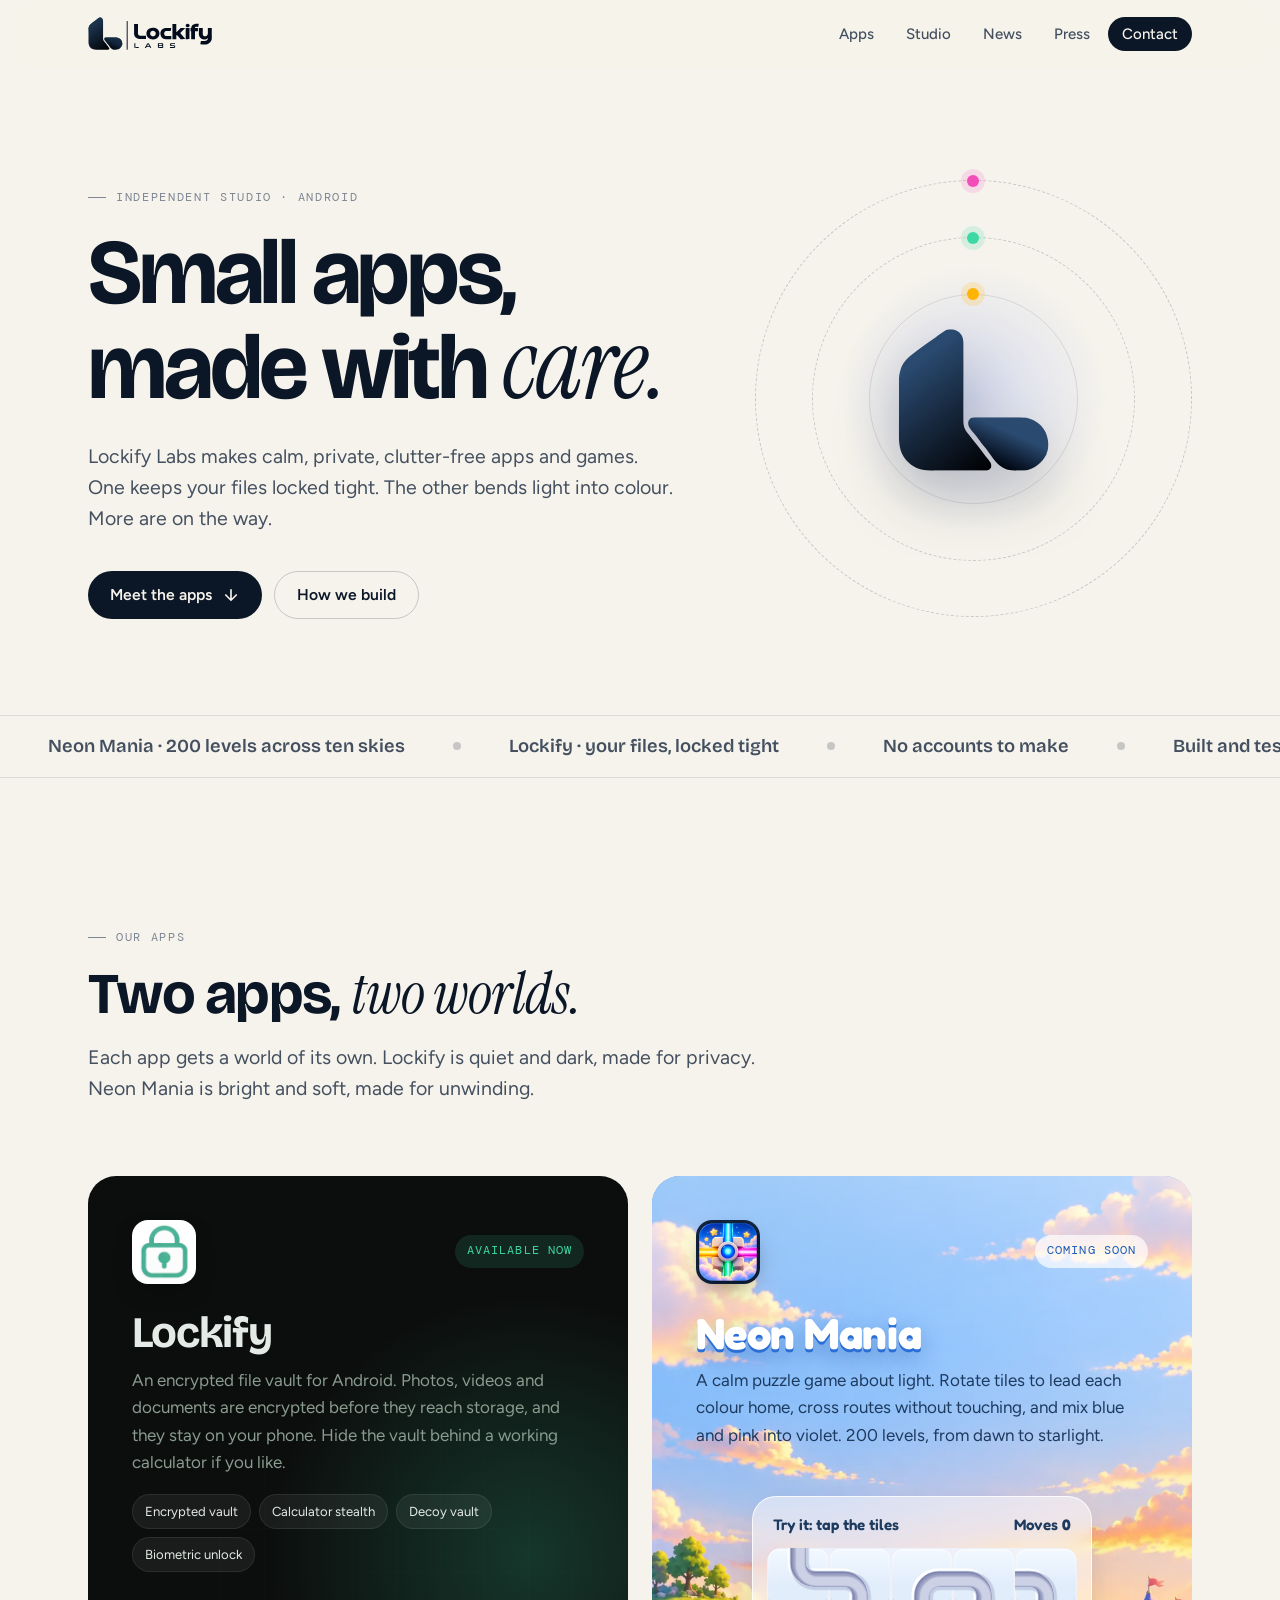
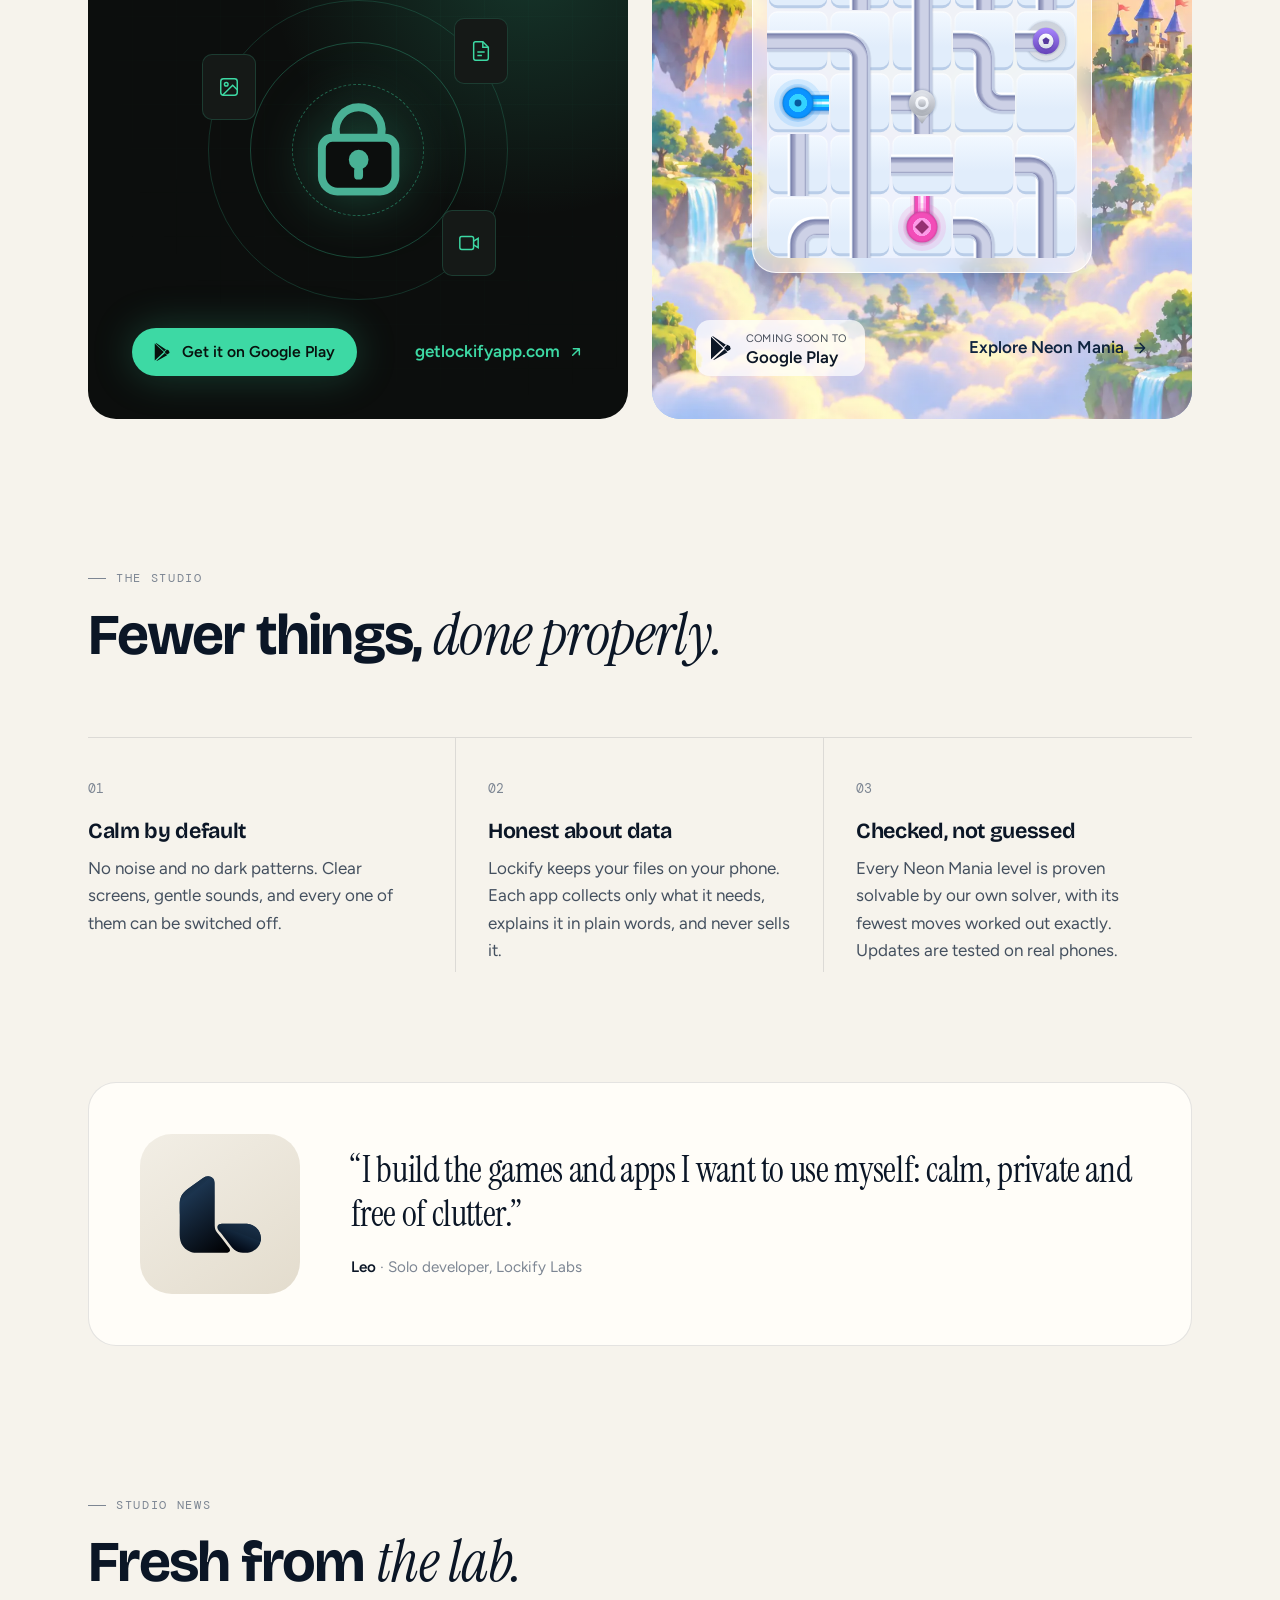
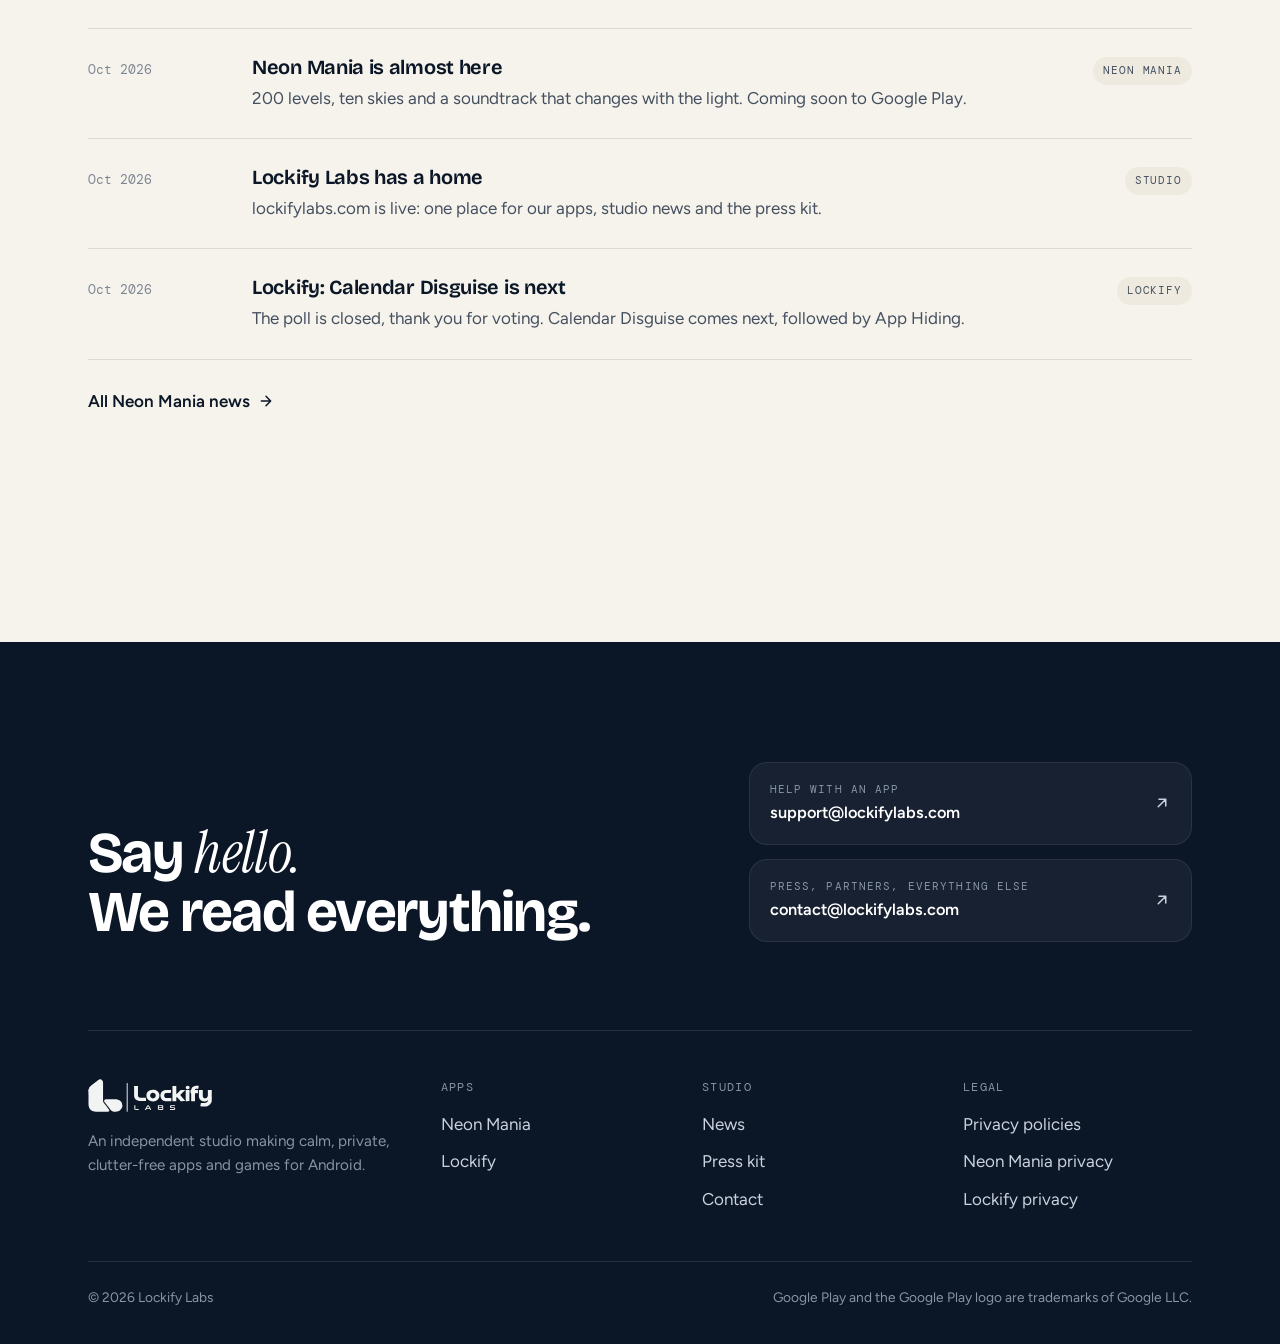
==== commit e406aed2: "Website changes" ====
--- a/index.html
+++ b/index.html
@@ -65,13 +65,17 @@
           <defs>
             <linearGradient id="mk0" gradientUnits="userSpaceOnUse" x1="1028.49" y1="1087.69" x2="594.19" y2="521.70"><stop offset="0" stop-color="#000002"/><stop offset="1" stop-color="#2A4A70"/></linearGradient>
             <linearGradient id="mk2" gradientUnits="userSpaceOnUse" x1="1067.35" y1="1059.38" x2="1145.67" y2="885.54"><stop offset="0" stop-color="#000612"/><stop offset="1" stop-color="#2A4A70"/></linearGradient>
+            <linearGradient id="mk-sheen"><stop offset="0" stop-color="#fff" stop-opacity="0"/><stop offset="0.5" stop-color="#fff" stop-opacity="0.6"/><stop offset="1" stop-color="#fff" stop-opacity="0"/></linearGradient>
+            <clipPath id="mk-ink"><use href="#mk-stem"/><use href="#mk-foot"/></clipPath>
           </defs>
           <g class="mark-stem">
-            <path fill="url(#mk0)" transform="matrix(1.14863 0 0 1.14799 -557.088 -277.812)" d="M533.095 712.656C532.249 699.473 532.898 679.278 532.701 665.474C532.347 639.814 532.8 613.919 532.8 588.142C533.745 562.148 542.846 527.49 556.584 505.336C575.148 475.414 607.767 451.951 635.293 431.254C668.02 406.648 700.865 383.639 734.448 360.431C753.456 347.277 771.361 332.744 791.383 321.263C799.783 316.439 813.059 314.814 822.593 315.021C839.217 315.365 855.24 321.874 867.157 333.561C871.412 337.618 874.13 342.048 877.813 345.898L878.661 346.774C891.66 372.167 888.913 388.936 889.08 416.731L889.277 491.06C889.572 601.957 888.529 712.873 889.041 823.78C889.208 860.023 901.922 876.141 923.116 903.198C952.978 941.293 983.911 978.501 1012.02 1017.93C1023.41 1034.03 1049.67 1055.92 1043.56 1077.79C1040.29 1088.08 1026.06 1097.45 1015.64 1096.87C996.498 1097.24 977.746 1097.13 958.778 1097.14L851.429 1097.15L749.418 1097.27C715.175 1097.32 679.001 1099.95 646.363 1088.53C603.758 1073.93 568.787 1042.89 549.198 1002.35C526.477 954.585 532.623 872.902 532.652 819.191L532.721 749.53C532.751 738.955 532.347 722.768 533.095 712.656Z"/>
+            <path id="mk-stem" fill="url(#mk0)" transform="matrix(1.14863 0 0 1.14799 -557.088 -277.812)" d="M533.095 712.656C532.249 699.473 532.898 679.278 532.701 665.474C532.347 639.814 532.8 613.919 532.8 588.142C533.745 562.148 542.846 527.49 556.584 505.336C575.148 475.414 607.767 451.951 635.293 431.254C668.02 406.648 700.865 383.639 734.448 360.431C753.456 347.277 771.361 332.744 791.383 321.263C799.783 316.439 813.059 314.814 822.593 315.021C839.217 315.365 855.24 321.874 867.157 333.561C871.412 337.618 874.13 342.048 877.813 345.898L878.661 346.774C891.66 372.167 888.913 388.936 889.08 416.731L889.277 491.06C889.572 601.957 888.529 712.873 889.041 823.78C889.208 860.023 901.922 876.141 923.116 903.198C952.978 941.293 983.911 978.501 1012.02 1017.93C1023.41 1034.03 1049.67 1055.92 1043.56 1077.79C1040.29 1088.08 1026.06 1097.45 1015.64 1096.87C996.498 1097.24 977.746 1097.13 958.778 1097.14L851.429 1097.15L749.418 1097.27C715.175 1097.32 679.001 1099.95 646.363 1088.53C603.758 1073.93 568.787 1042.89 549.198 1002.35C526.477 954.585 532.623 872.902 532.652 819.191L532.721 749.53C532.751 738.955 532.347 722.768 533.095 712.656Z"/>
           </g>
           <g class="mark-foot">
-            <path fill="url(#mk2)" transform="matrix(1.14863 0 0 1.14799 -557.088 -277.812)" d="M950.239 802.581C963.259 801.567 982.572 802.138 995.995 802.148L1077.57 802.207L1163.1 802.118C1188.88 802.079 1217.55 800.651 1242.48 806.155C1266.9 811.797 1289.55 823.336 1308.46 839.76C1342.29 869.033 1354.71 904.459 1359.37 948.323C1360.75 961.418 1357.05 975.252 1354.81 988.249C1352.91 989.726 1349.96 1003.8 1348.01 1007.66C1324.19 1055.05 1279.55 1090.82 1225.91 1096.4C1213.2 1097.72 1200.43 1096.65 1187.65 1097.35C1150.85 1099.39 1116.71 1092.4 1088.02 1068.01C1055.21 1038.61 1030.07 993.094 1000.61 959.666C992.401 950.352 984.306 937.936 976.525 927.981C966.913 915.624 957.153 903.376 947.245 891.255C930.128 870.667 900.465 842.526 923.58 813.855C930.355 805.456 939.918 803.26 950.239 802.581Z"/>
+            <path id="mk-foot" fill="url(#mk2)" transform="matrix(1.14863 0 0 1.14799 -557.088 -277.812)" d="M950.239 802.581C963.259 801.567 982.572 802.138 995.995 802.148L1077.57 802.207L1163.1 802.118C1188.88 802.079 1217.55 800.651 1242.48 806.155C1266.9 811.797 1289.55 823.336 1308.46 839.76C1342.29 869.033 1354.71 904.459 1359.37 948.323C1360.75 961.418 1357.05 975.252 1354.81 988.249C1352.91 989.726 1349.96 1003.8 1348.01 1007.66C1324.19 1055.05 1279.55 1090.82 1225.91 1096.4C1213.2 1097.72 1200.43 1096.65 1187.65 1097.35C1150.85 1099.39 1116.71 1092.4 1088.02 1068.01C1055.21 1038.61 1030.07 993.094 1000.61 959.666C992.401 950.352 984.306 937.936 976.525 927.981C966.913 915.624 957.153 903.376 947.245 891.255C930.128 870.667 900.465 842.526 923.58 813.855C930.355 805.456 939.918 803.26 950.239 802.581Z"/>
           </g>
+          <!-- The intro's light sweep, laid only over the ink. -->
+          <g clip-path="url(#mk-ink)"><g transform="rotate(35 525 527)"><rect class="mark-sheen" x="-900" y="-700" width="420" height="2500" fill="url(#mk-sheen)"/></g></g>
         </svg>
       </div>
     </div>
--- a/assets/css/site.css
+++ b/assets/css/site.css
@@ -185,20 +185,27 @@
   background: radial-gradient(closest-side, rgba(46, 91, 255, 0.16), rgba(46, 91, 255, 0) 70%);
   animation: breathe 6s ease-in-out infinite;
 }
-.hero-mark .orbit { position: absolute; inset: 0; border-radius: 50%; border: 1px dashed var(--line-2); animation: spin 60s linear infinite; }
+/* Each dot sits on its ring's line at the top (centred on the 1px border), and the ring turns.
+   A negative delay sets where on the ring each dot starts. */
+.hero-mark .orbit { position: absolute; inset: 0; border-radius: 50%; border: 1px dashed var(--line-2); animation: spin 60s linear infinite -52.5s; }
 .hero-mark .orbit::after {
-  content: ''; position: absolute; top: 12%; left: 12%; width: 12px; height: 12px; border-radius: 50%;
+  content: ''; position: absolute; top: -0.5px; left: 50%; width: 12px; height: 12px; border-radius: 50%;
+  transform: translate(-50%, -50%);
   background: var(--nm-pink); box-shadow: 0 0 0 6px rgba(242, 77, 184, 0.15);
 }
-.hero-mark .orbit.two { inset: 13%; animation-duration: 38s; animation-direction: reverse; }
-.hero-mark .orbit.two::after { background: var(--lockify-teal); box-shadow: 0 0 0 6px rgba(61, 217, 164, 0.18); top: auto; bottom: 4%; left: 50%; }
-.hero-mark .orbit.three { inset: 26%; border-style: solid; border-color: var(--line); animation-duration: 24s; }
-.hero-mark .orbit.three::after { background: var(--nm-yellow); box-shadow: 0 0 0 6px rgba(255, 179, 2, 0.18); top: 50%; left: auto; right: -6px; }
+.hero-mark .orbit.two { inset: 13%; animation-duration: 38s; animation-direction: reverse; animation-delay: -19s; }
+.hero-mark .orbit.two::after { background: var(--lockify-teal); box-shadow: 0 0 0 6px rgba(61, 217, 164, 0.18); }
+.hero-mark .orbit.three { inset: 26%; border-style: solid; border-color: var(--line); animation-duration: 24s; animation-delay: -6s; }
+.hero-mark .orbit.three::after { background: var(--nm-yellow); box-shadow: 0 0 0 6px rgba(255, 179, 2, 0.18); }
 .hero-mark svg.mark { position: absolute; inset: 31%; width: 38%; height: 38%; overflow: visible; filter: drop-shadow(0 24px 30px rgba(11, 22, 38, 0.25)); }
-.mark-stem { transform-box: fill-box; transform-origin: 50% 100%; animation: stem-up 0.9s var(--ease) both 0.15s; }
-.mark-foot { transform-box: fill-box; transform-origin: 0% 0%; animation: latch 1.1s var(--ease) both 0.7s; }
-@keyframes stem-up { from { transform: scaleY(0.15); opacity: 0; } to { transform: none; opacity: 1; } }
-@keyframes latch { 0% { transform: rotate(-32deg); opacity: 0; } 55% { transform: rotate(5deg); opacity: 1; } 78% { transform: rotate(-2deg); } 100% { transform: none; opacity: 1; } }
+/* The game's intro entrance (StudioIntro.kt, BuildUp): the stem draws up from the baseline while
+   the foot draws out left to right, together in 650 ms, then a soft light sweeps the ink (800 ms). */
+.mark-stem { animation: mark-stem 0.65s linear both 0.25s; }
+.mark-foot { animation: mark-foot 0.65s linear both 0.25s; }
+.mark-sheen { animation: mark-sheen 0.8s ease-in-out both 0.9s; }
+@keyframes mark-stem { from { clip-path: inset(100% 0 0 0); } to { clip-path: inset(0 0 0 0); } }
+@keyframes mark-foot { from { clip-path: inset(0 100% 0 0); } to { clip-path: inset(0 0 0 0); } }
+@keyframes mark-sheen { from { transform: translateX(0); } to { transform: translateX(2300px); } }
 @keyframes spin { to { transform: rotate(360deg); } }
 @keyframes breathe { 50% { transform: scale(1.06); opacity: 0.8; } }
 
@@ -345,6 +352,13 @@
 .prose li { margin-bottom: 8px; }
 .prose strong { color: var(--ink); font-weight: 600; }
 .prose a { color: var(--accent); text-decoration: underline; text-underline-offset: 3px; }
+/* Numbered sections, like the Lockify policy. */
+.prose.numbered { counter-reset: section; }
+.prose.numbered > h2 { counter-increment: section; padding-top: 40px; border-top: 1px solid var(--line); }
+.prose.numbered > h2::before {
+  content: counter(section, decimal-leading-zero); display: block; margin-bottom: 8px;
+  font-family: var(--font-mono); font-weight: 400; font-size: 0.72rem; letter-spacing: 0.12em; color: var(--ink-3);
+}
 .summary-card { background: var(--card); border: 1px solid var(--line); border-radius: 22px; padding: 24px 28px; }
 .summary-card ul { margin: 0; }
 
@@ -356,32 +370,15 @@
 .reveal.d3 { transition-delay: 0.24s; }
 
 /* ── Neon Mania mini board ── */
-.nb svg { width: 100%; height: auto; overflow: visible; }
-.nb-depth { fill: rgba(30, 60, 120, 0.2); }
-.nb-face { fill: #FCFAF5; stroke: rgba(30, 50, 90, 0.08); stroke-width: 1.5; transition: fill 0.2s; }
-.nb-face-blank { fill: rgba(252, 250, 245, 0.55); }
-.nb-spin { transform-box: fill-box; transform-origin: center; transition: transform 0.32s cubic-bezier(0.34, 1.5, 0.5, 1); }
-.nb-groove, .nb-halo, .nb-core, .nb-shine, .nb-collar { fill: none; stroke-linecap: butt; }
-.nb-groove { stroke: #E2DCD0; stroke-width: 26; }
-.nb-halo { stroke-width: 24; opacity: 0; transition: opacity 0.3s; }
-.nb-core { stroke: transparent; stroke-width: 15; opacity: 0; transition: opacity 0.25s; }
-.nb-shine { stroke: #fff; stroke-width: 4; opacity: 0; transform: translate(-2px, -2px); transition: opacity 0.25s; }
-.nb-halo.on { opacity: 0.55; }
-.nb-core.on { opacity: 1; }
-.nb-shine.on { opacity: 0.55; }
-.nb-collar { stroke: #FCFAF5; stroke-width: 40; }
-.nb-dome { fill: #fff; stroke: #E2DCD0; stroke-width: 5; }
-.nb-hub { fill: #fff; stroke: #CFC7B9; stroke-width: 7; transition: stroke 0.3s; }
-.nb-hub-core { fill: #EEE9DF; }
-.nb-spout { fill: #CFC7B9; transition: fill 0.3s; }
-.nb-node { filter: drop-shadow(0 2px 3px rgba(0, 0, 0, 0.2)); }
-.nb-node-ring { fill: none; stroke: rgba(255, 255, 255, 0.85); stroke-width: 5; }
-.nb-well { fill: #fff; stroke-width: 7; transition: fill 0.3s; }
+/* The game's board panel (boardFrame) behind tiles drawn by board.js after TileDraw.kt. */
+.nb svg { width: 100%; height: auto; border-radius: 14px; background: rgba(238, 244, 255, 0.85); }
+.nb-spin { transform-box: fill-box; transform-origin: center; transition: transform 0.3s cubic-bezier(0.34, 1.4, 0.5, 1); }
 .nb-tap { cursor: pointer; outline: none; }
-.nb-tap:hover .nb-face { fill: #fff; }
+.nb-tap .nb-face { transition: filter 0.2s; }
+.nb-tap:hover .nb-face { filter: brightness(1.04); }
 .nb-tap:focus-visible .nb-face { stroke: var(--accent); stroke-width: 4; }
-.nb-won .nb-halo.on { animation: nb-pulse 1.4s ease-in-out 2; }
-@keyframes nb-pulse { 50% { opacity: 1; stroke-width: 34; } }
+.nb-won .nb-bloom { animation: nb-pulse 1.4s ease-in-out 2; }
+@keyframes nb-pulse { 50% { opacity: 0.25; stroke-width: 52; } }
 
 /* ── Responsive ── */
 @media (max-width: 980px) {
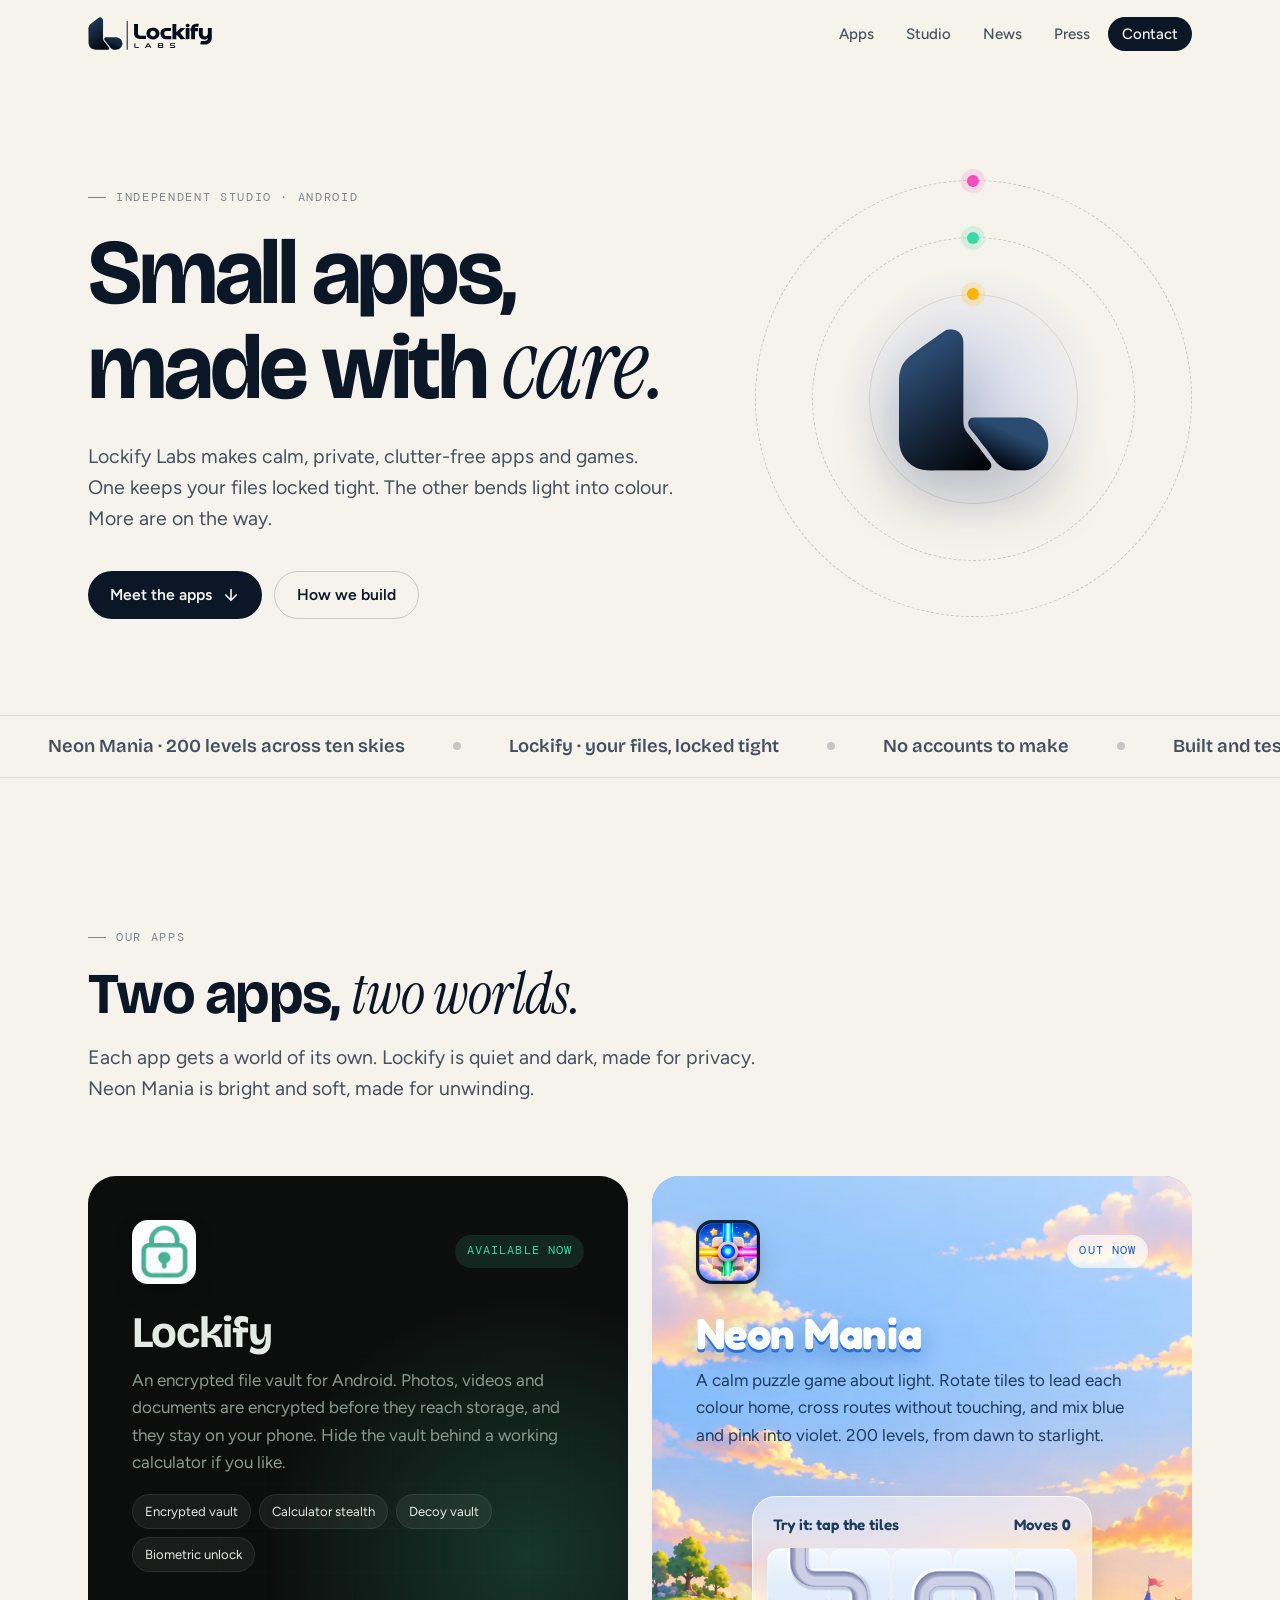
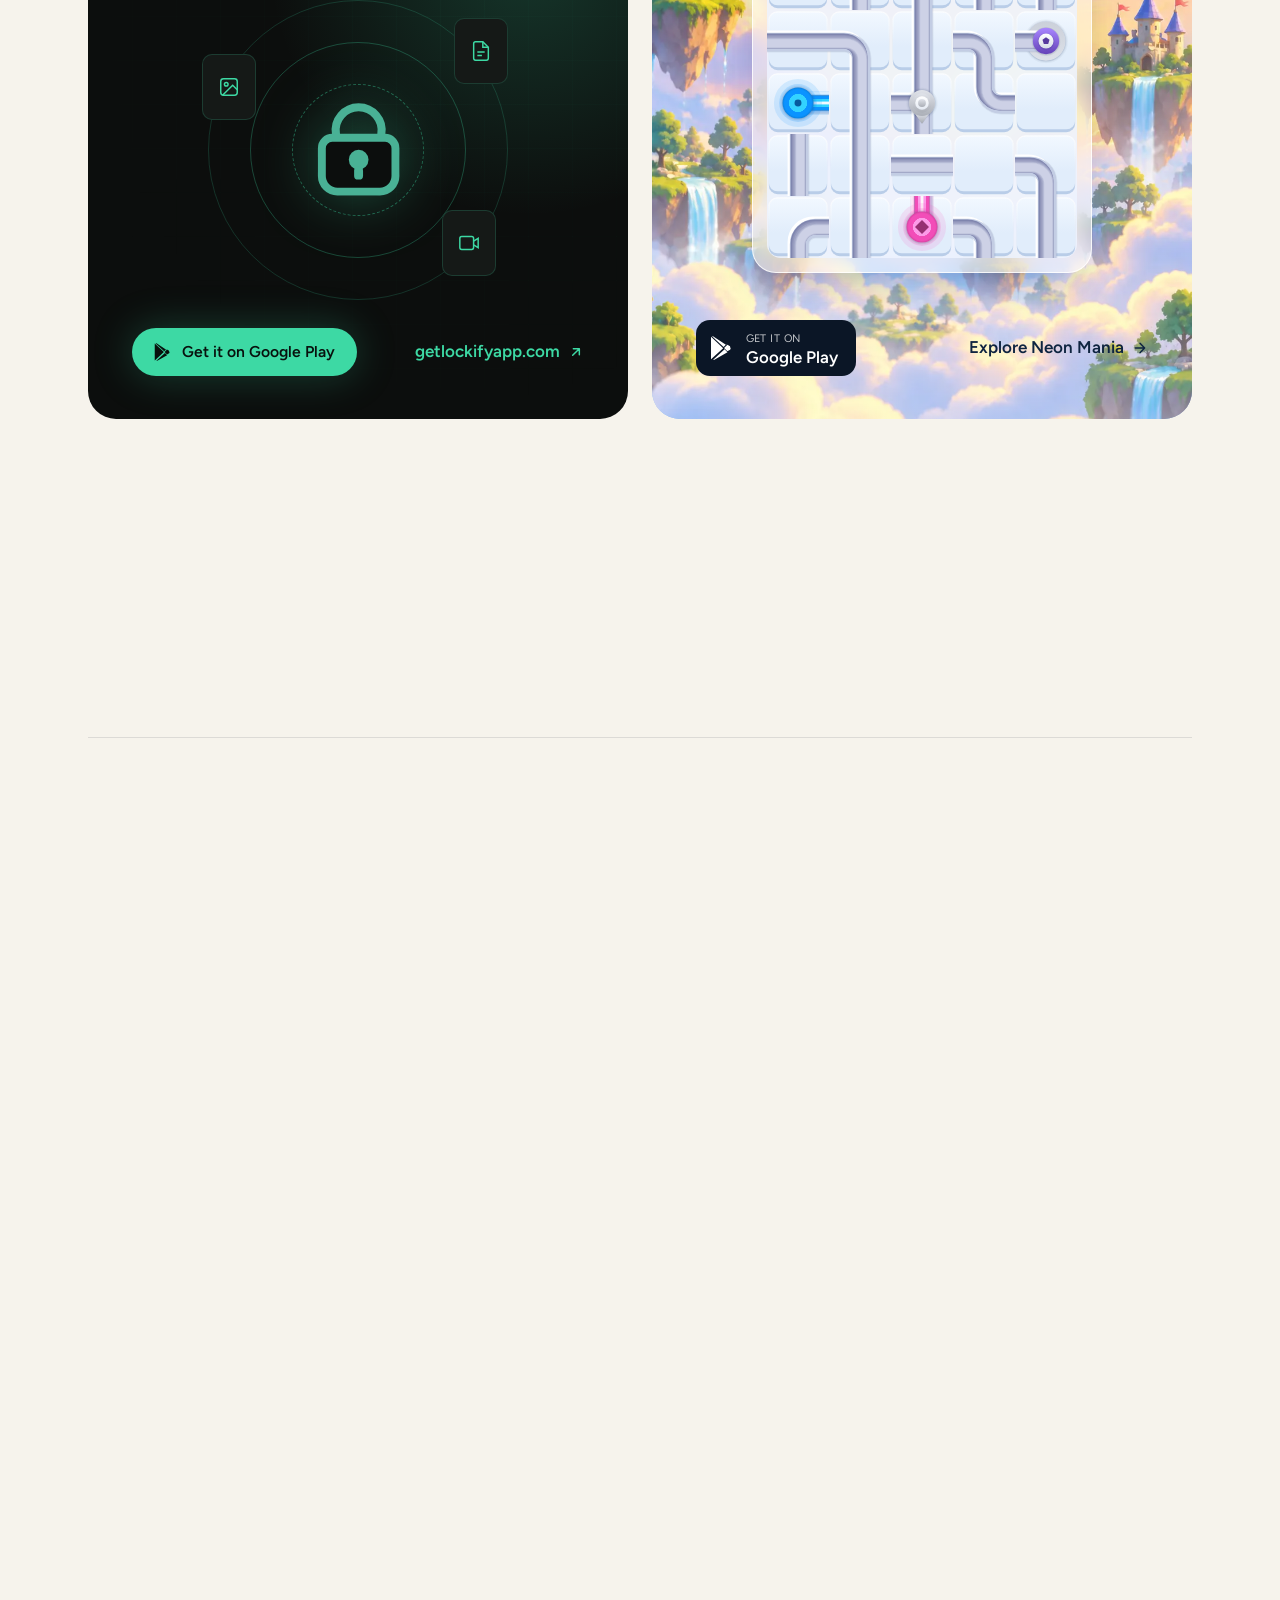
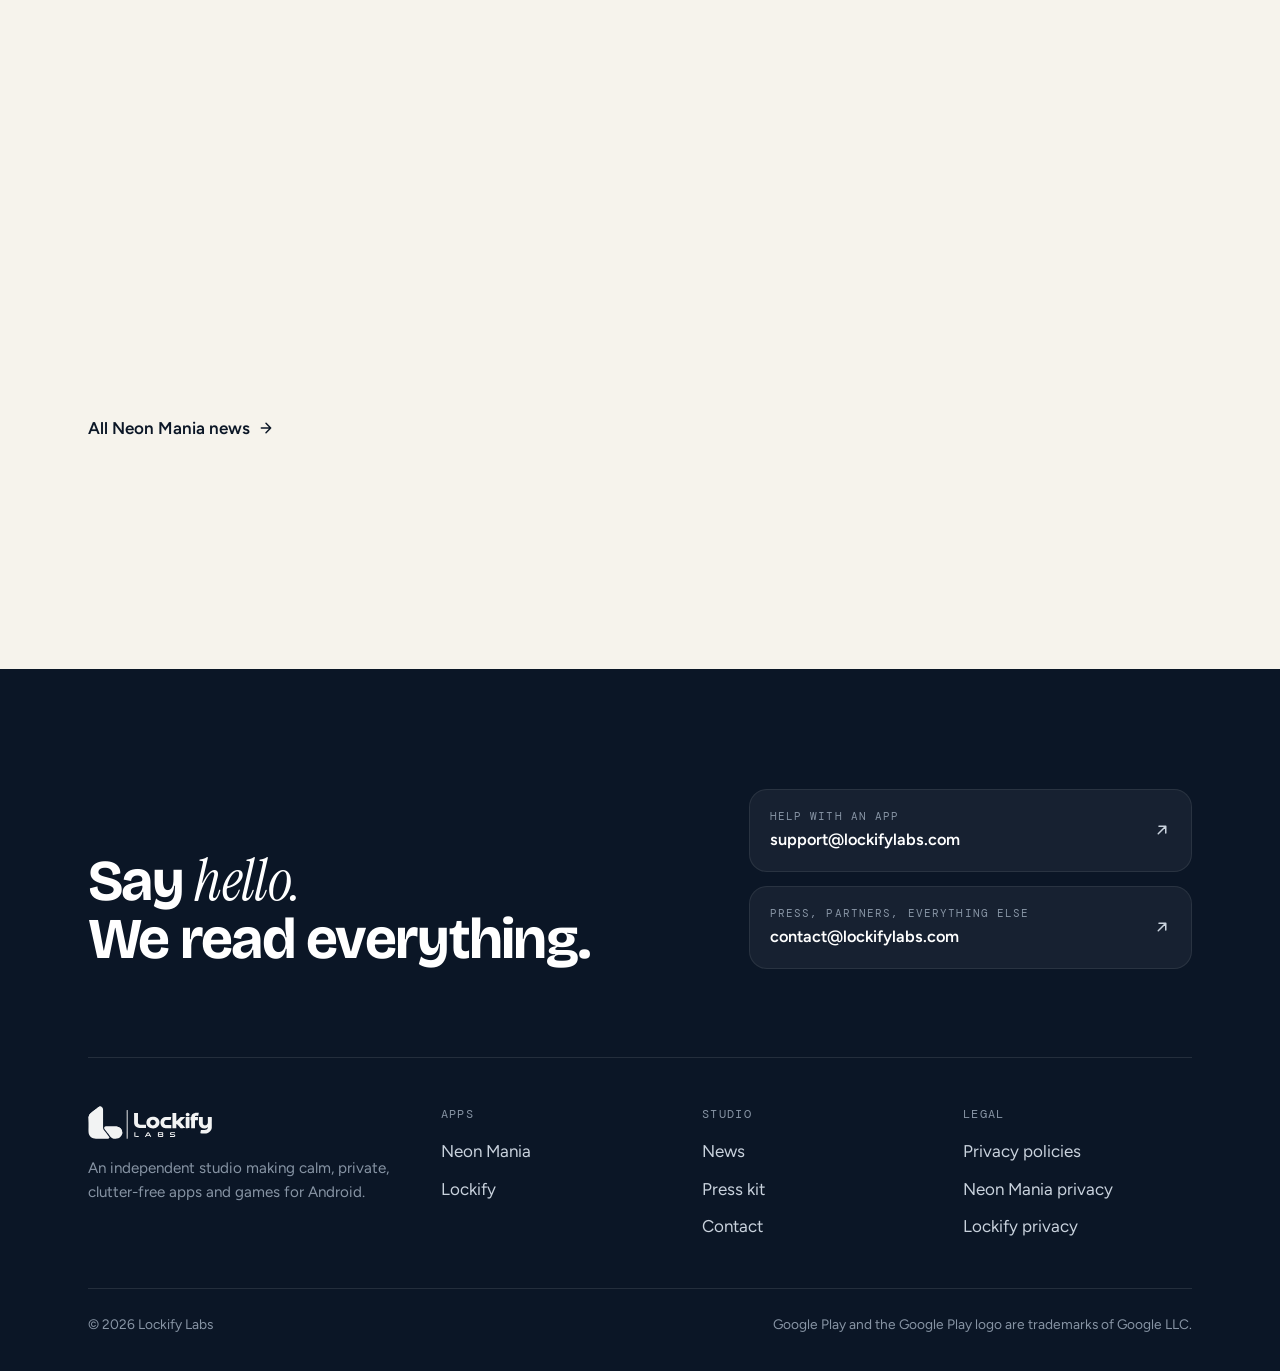
==== commit 524ed66c: "Launch post and ad warning dev update" ====
--- a/index.html
+++ b/index.html
@@ -151,7 +151,7 @@
           <div class="sky" style="background-image:url('/assets/img/skies/sunrise.webp')"></div>
           <div class="world-top">
             <img class="world-icon" src="/assets/img/neon-mania-icon.png" alt="" width="64" height="64">
-            <span class="world-chip">Coming soon</span>
+            <span class="world-chip">Out now</span>
           </div>
           <h3>Neon Mania</h3>
           <p>A calm puzzle game about light. Rotate tiles to lead each colour home, cross routes without touching, and mix blue and pink into violet. 200 levels, from dawn to starlight.</p>
@@ -162,10 +162,10 @@
             </div>
           </div>
           <div class="world-foot">
-            <span class="play-badge is-soon" aria-label="Coming soon to Google Play">
+            <a class="play-badge" href="https://play.google.com/store/apps/details?id=com.lockifylabs.neonmania&amp;referrer=utm_source%3Dlockifylabs.com" rel="noopener" aria-label="Get Neon Mania on Google Play">
               <svg viewBox="0 0 24 24" fill="currentColor"><path d="M3.18 23.76c.37.21.8.22 1.17.02l13.12-7.56-2.9-2.9-11.39 10.44zM20.07 10.3 17.35 8.74l-3.24 3.24 3.24 3.24 2.74-1.58c.78-.45.78-1.89-.02-2.34zM1.01.76C.99.84.98.93.98 1.02v21.96c0 .09.01.18.03.26l12.14-11.11L1.01.76zm15.27 8.28L3.35.47C2.98.27 2.57.29 2.2.5l11.39 10.43 2.69-2.69z"/></svg>
-              <span><small>Coming soon to</small><strong>Google Play</strong></span>
-            </span>
+              <span><small>Get it on</small><strong>Google Play</strong></span>
+            </a>
             <a class="arrow-link" href="/neon-mania/">Explore Neon Mania
               <svg viewBox="0 0 24 24" fill="none" stroke="currentColor" stroke-width="2.2" stroke-linecap="round" stroke-linejoin="round"><path d="M5 12h14M12 5l7 7-7 7"/></svg>
             </a>
@@ -219,8 +219,8 @@
       </div>
       <div class="news-list reveal">
         <article class="news-item">
-          <span class="date">Oct 2026</span>
-          <div><h3 class="h3">Neon Mania is almost here</h3><p>200 levels, ten skies and a soundtrack that changes with the light. Coming soon to Google Play.</p></div>
+          <span class="date">Nov 2026</span>
+          <div><h3 class="h3">Neon Mania is out now</h3><p>200 levels, ten skies and a soundtrack that changes with the light. Free on Google Play for Android 11 and newer.</p></div>
           <span class="news-badge">Neon Mania</span>
         </article>
         <article class="news-item">
--- a/assets/css/site.css
+++ b/assets/css/site.css
@@ -50,7 +50,15 @@
   line-height: 1.6;
   -webkit-font-smoothing: antialiased;
   overflow-x: hidden;
-}
+  /* A short page still fills the screen, so its footer sits at the bottom rather than mid-page. */
+  min-height: 100vh;
+  min-height: 100dvh;
+  display: flex;
+  flex-direction: column;
+}
+/* Flex items with auto side margins (.wrap) would shrink to their content without a width. */
+body > header, body > main, body > footer { width: 100%; }
+body > main { flex: 1 0 auto; }
 img, svg { display: block; max-width: 100%; }
 a { color: inherit; text-decoration: none; }
 button { font: inherit; color: inherit; background: none; border: 0; cursor: pointer; }
